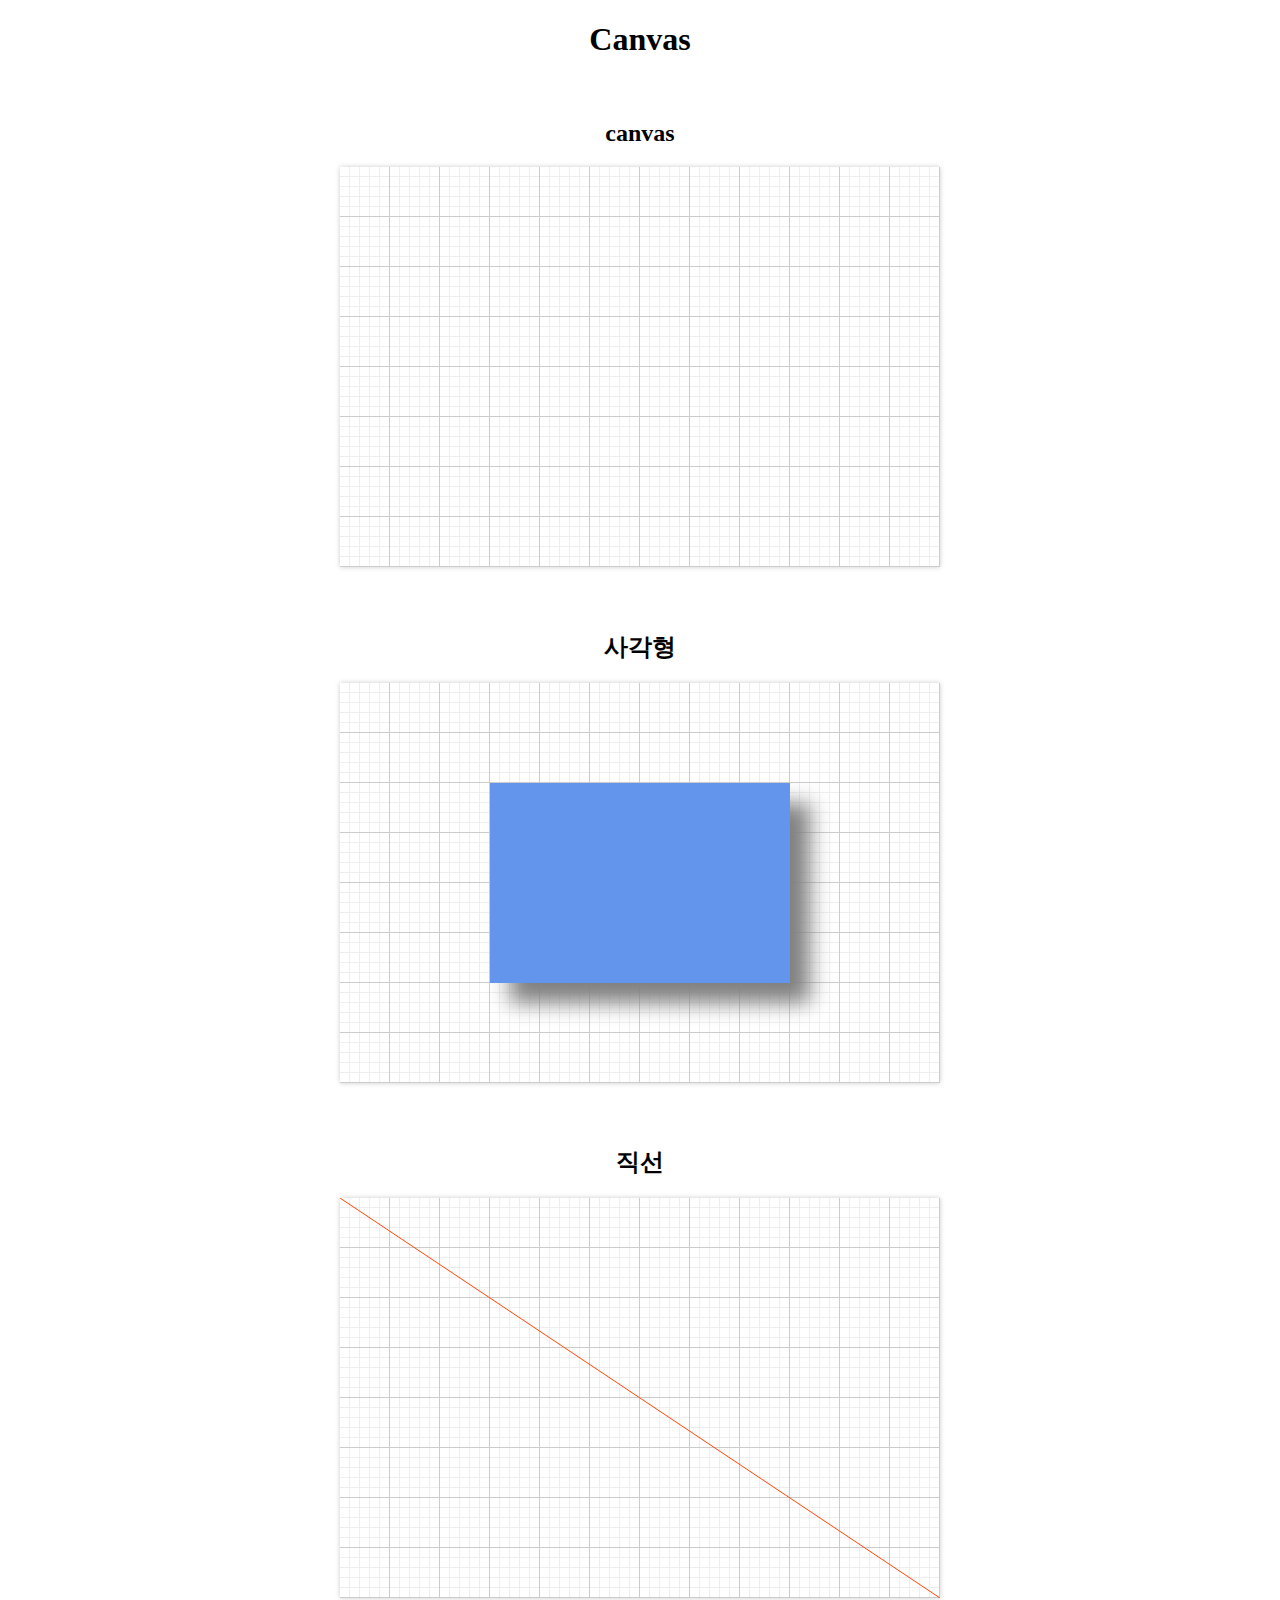
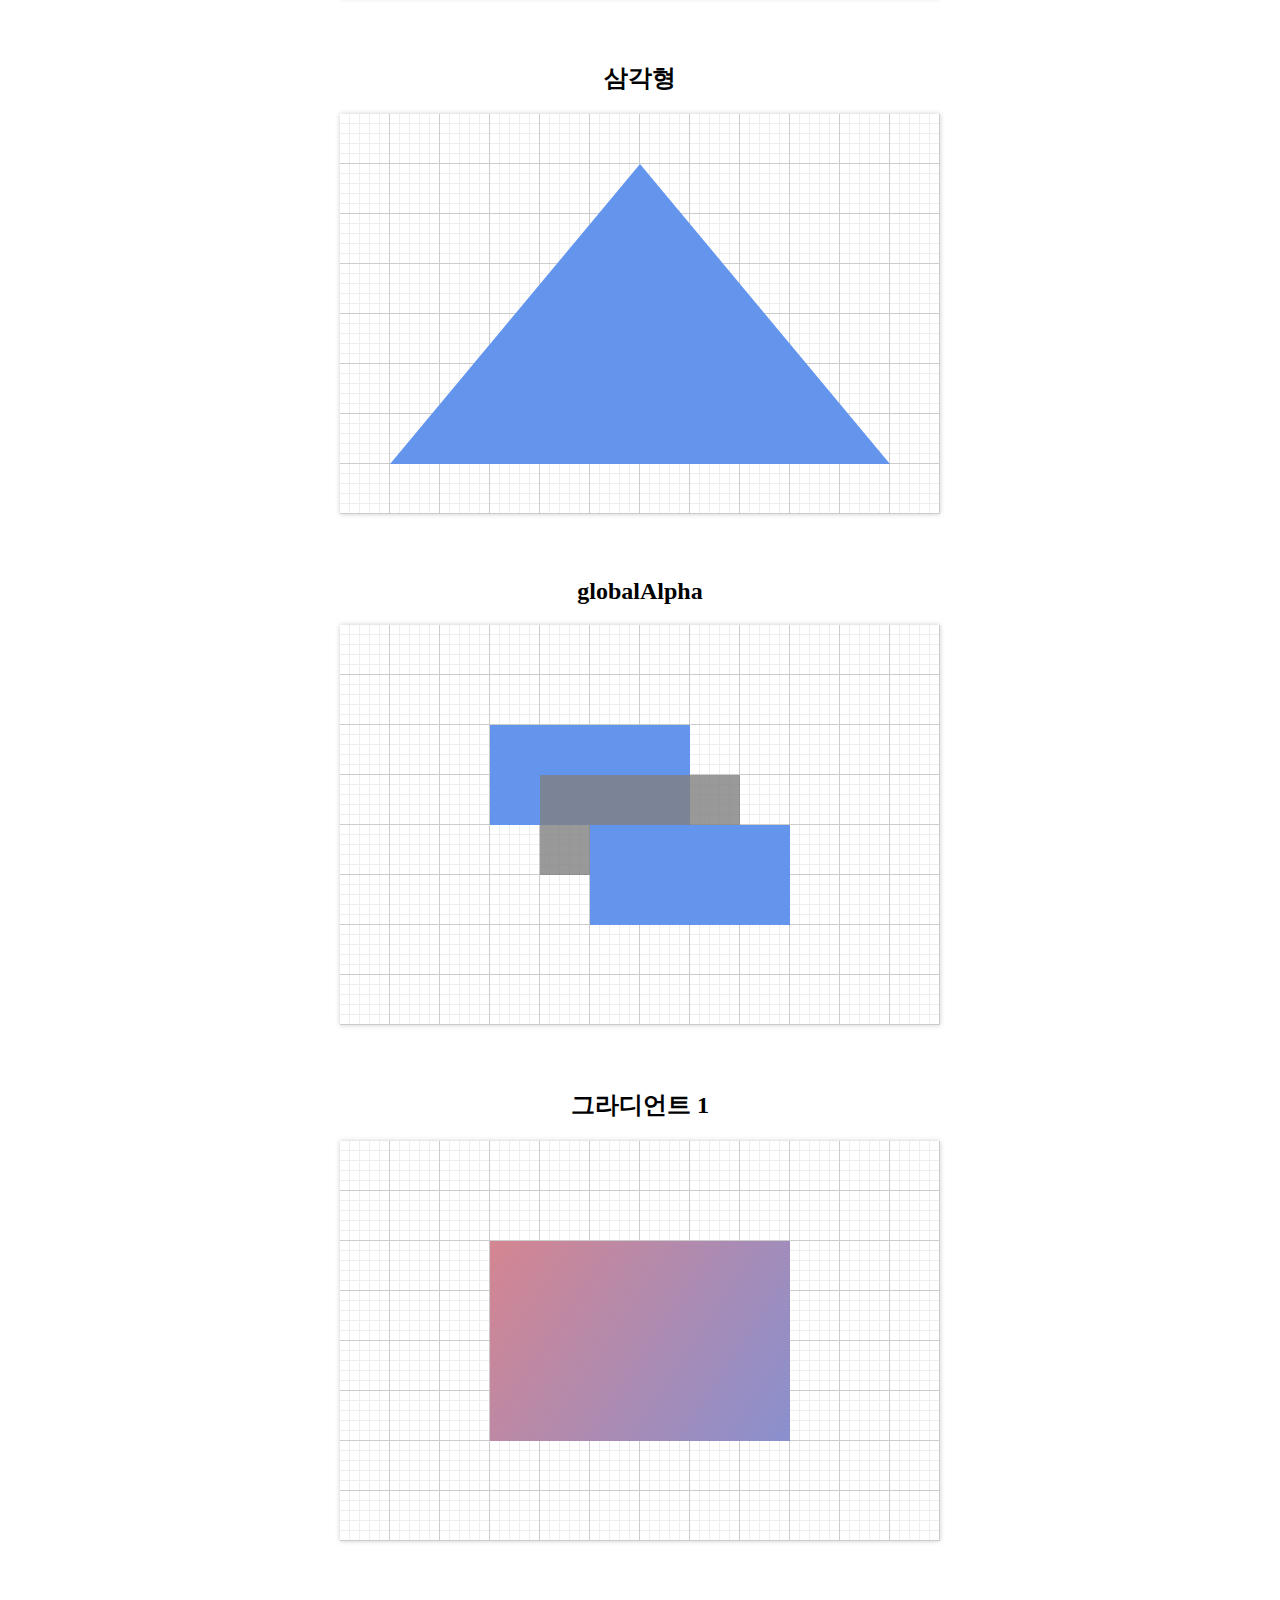
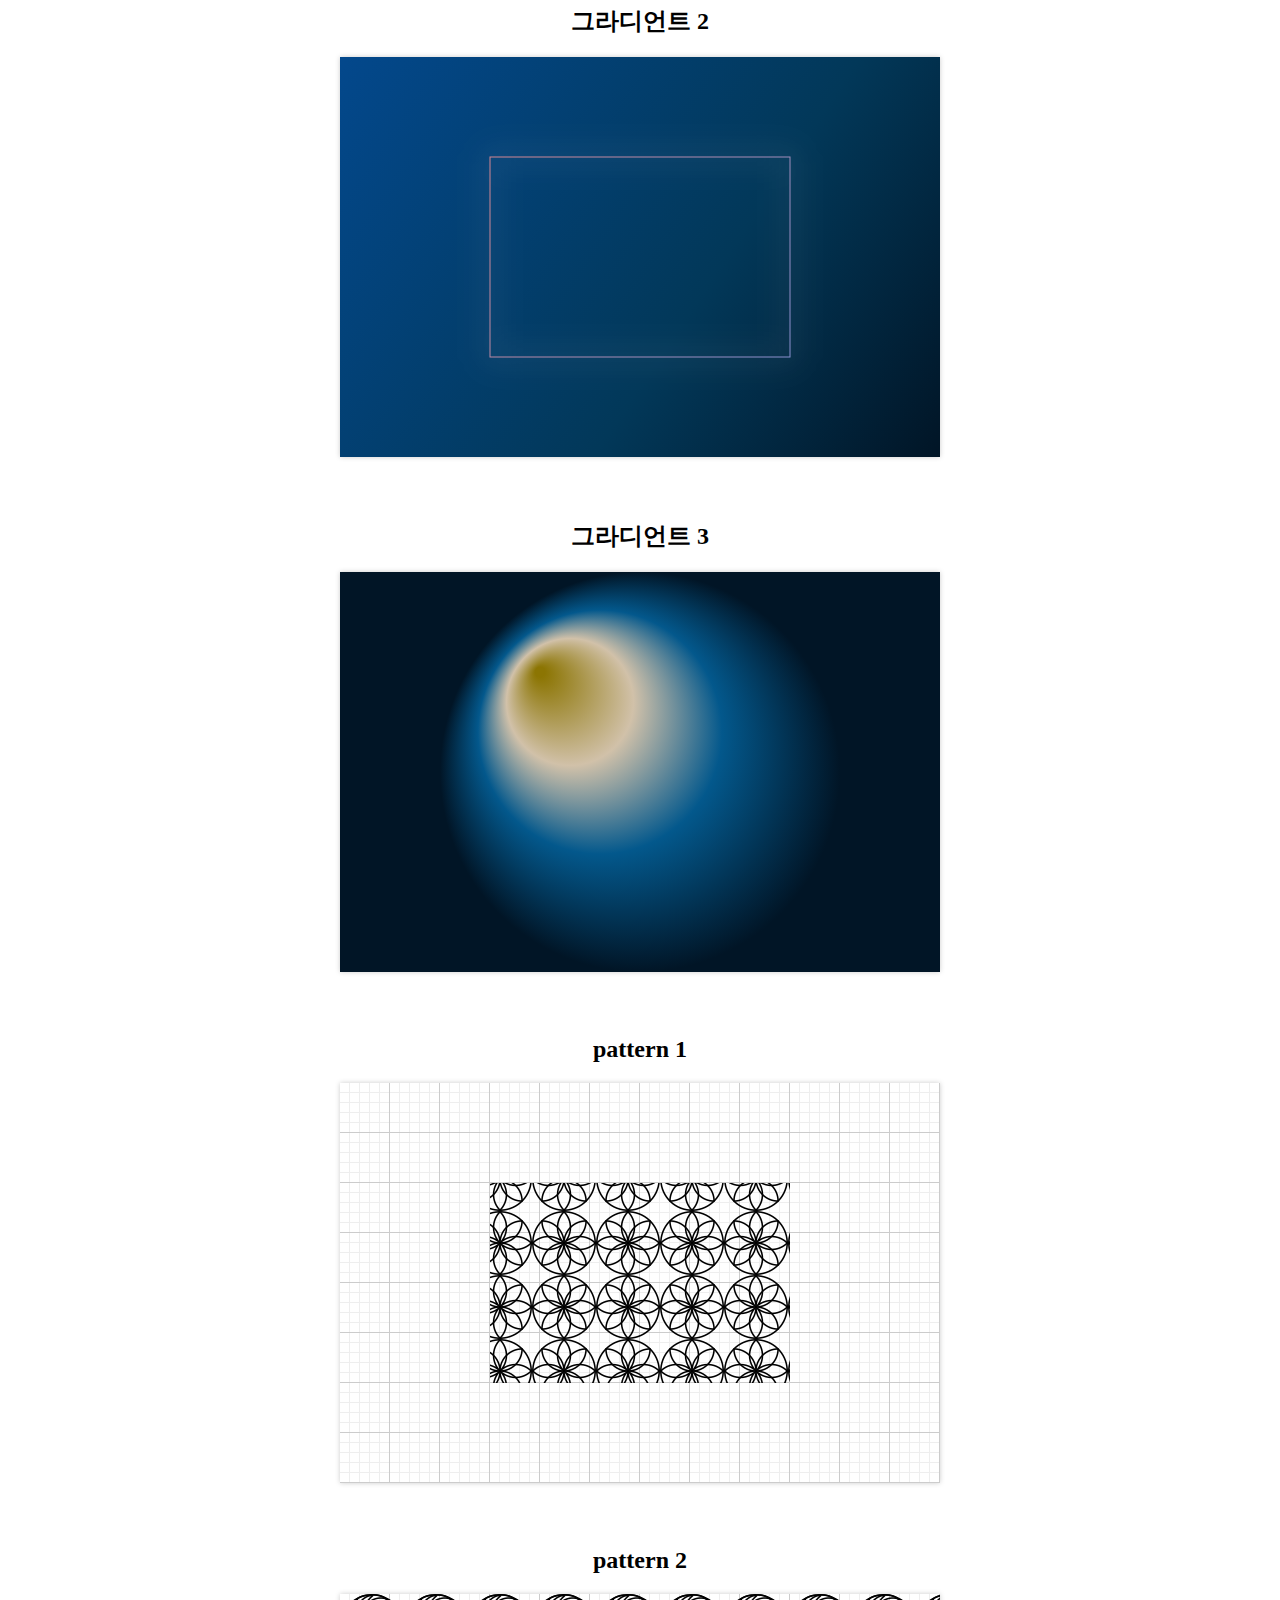
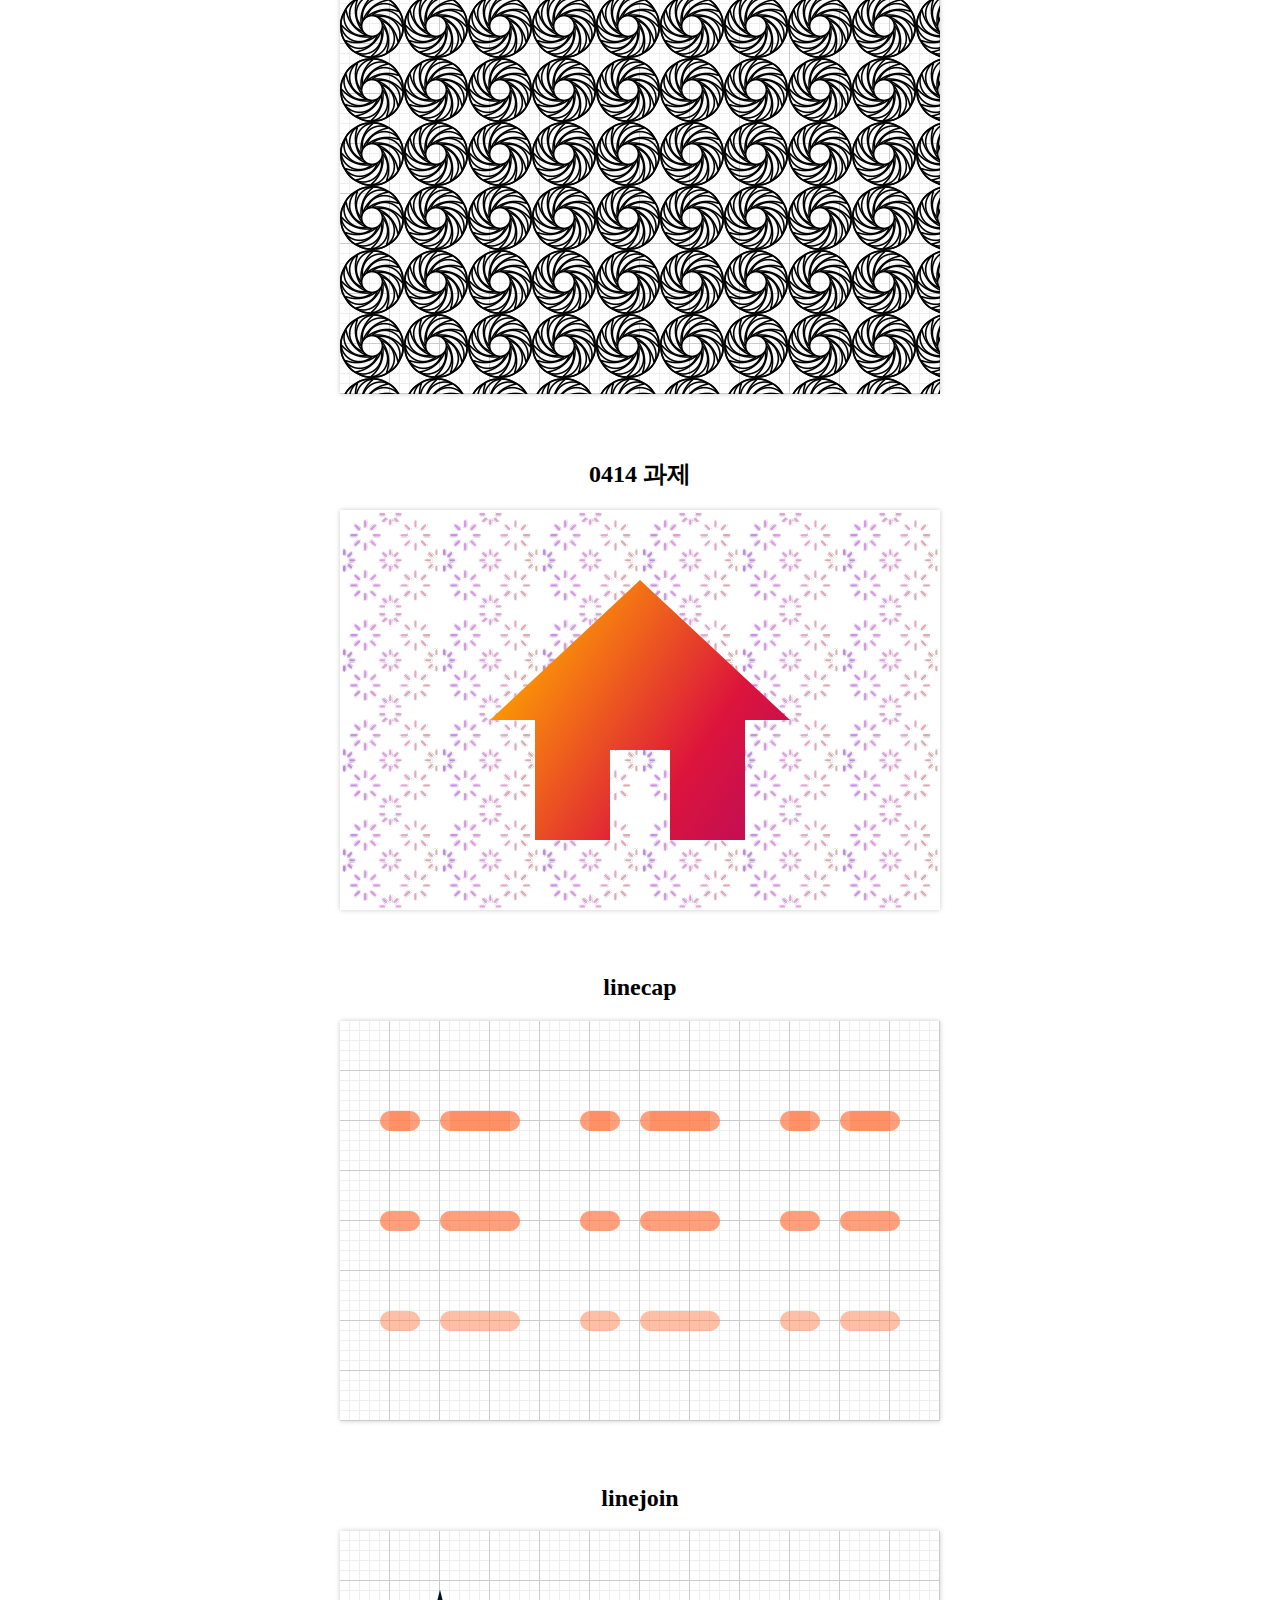
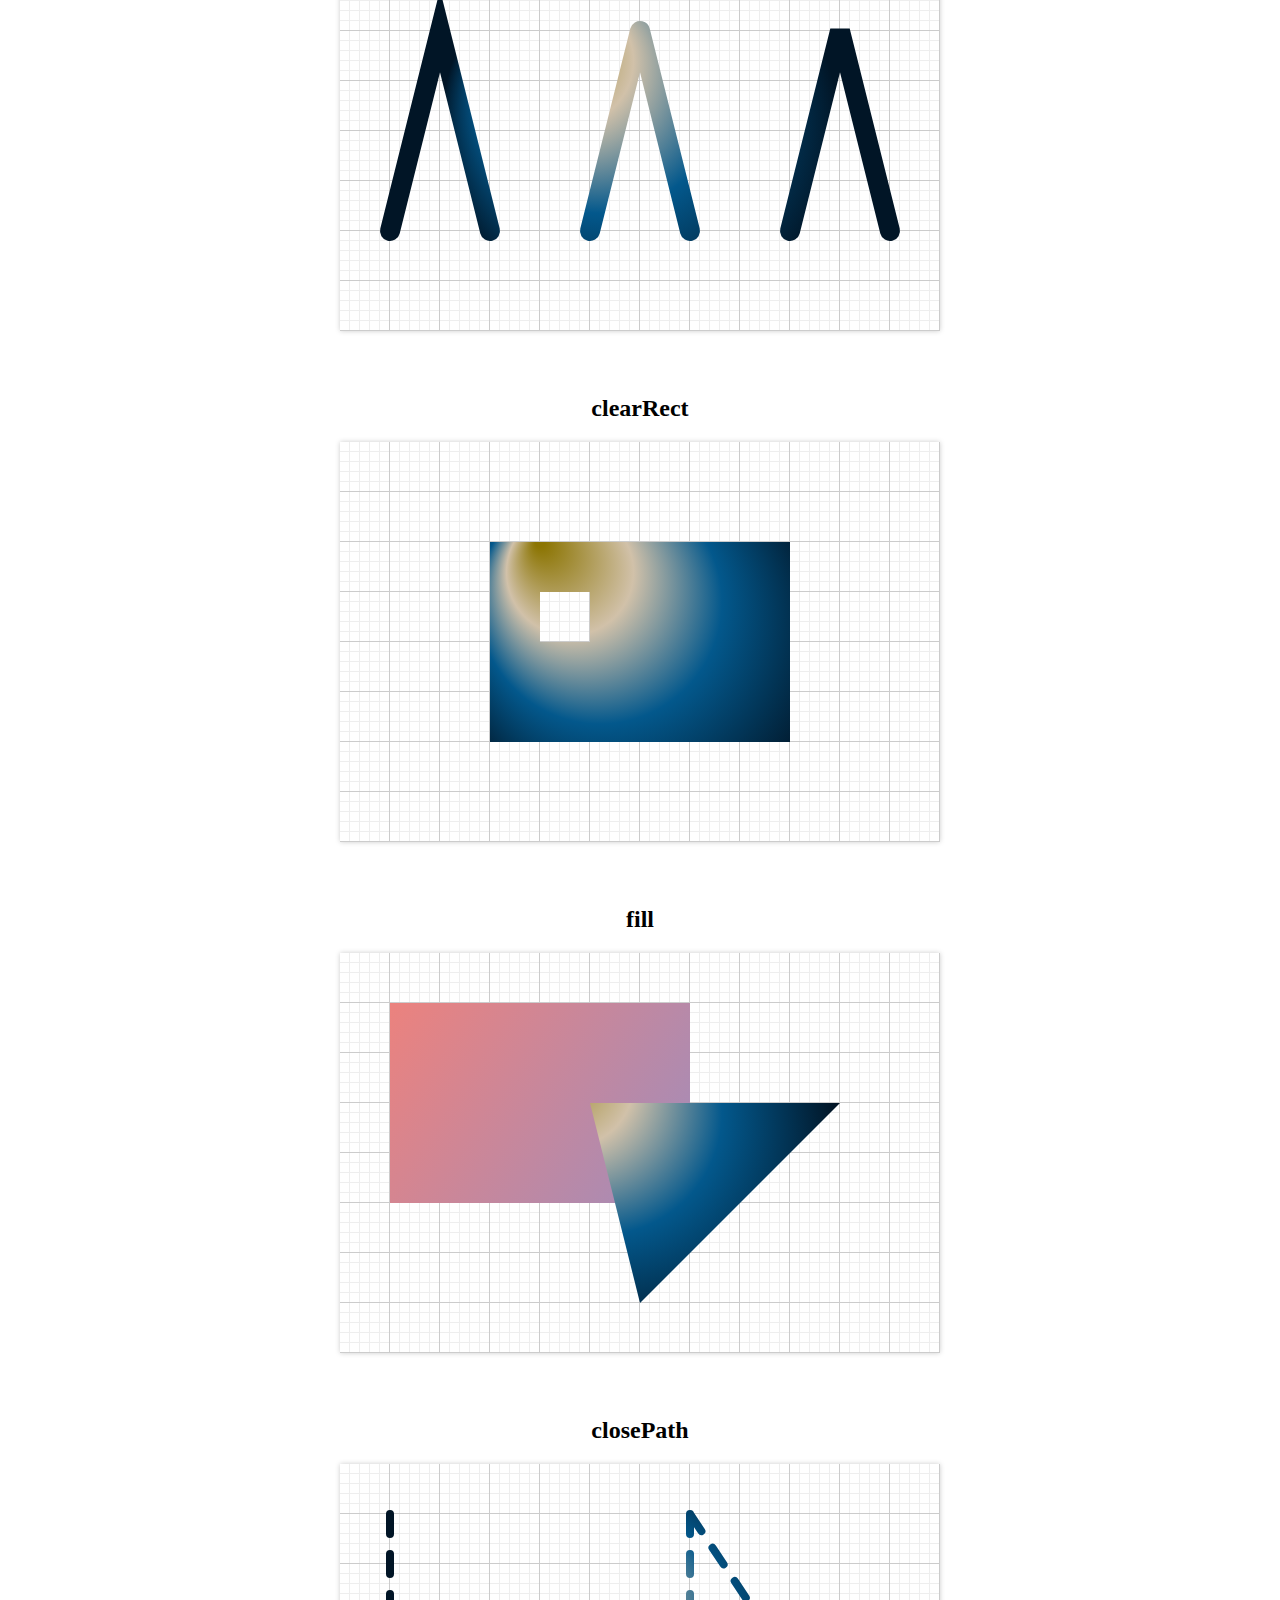
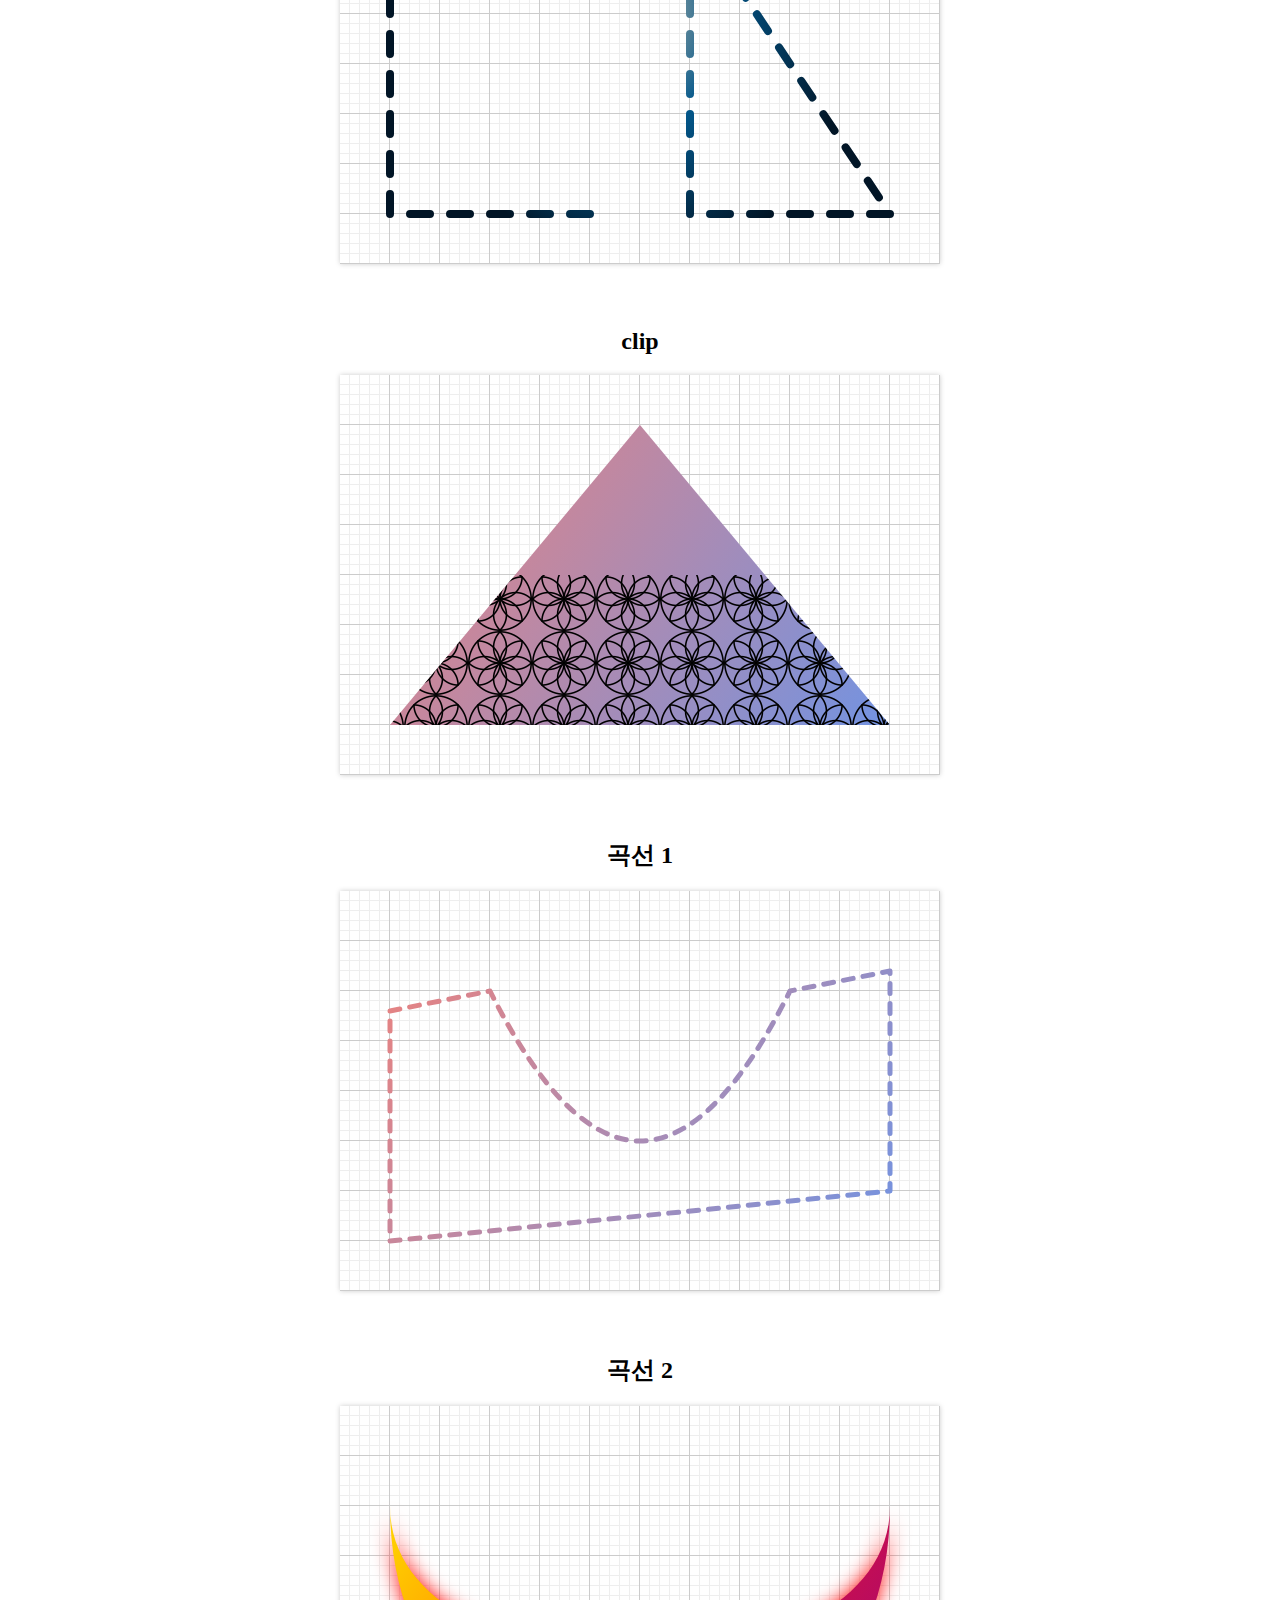
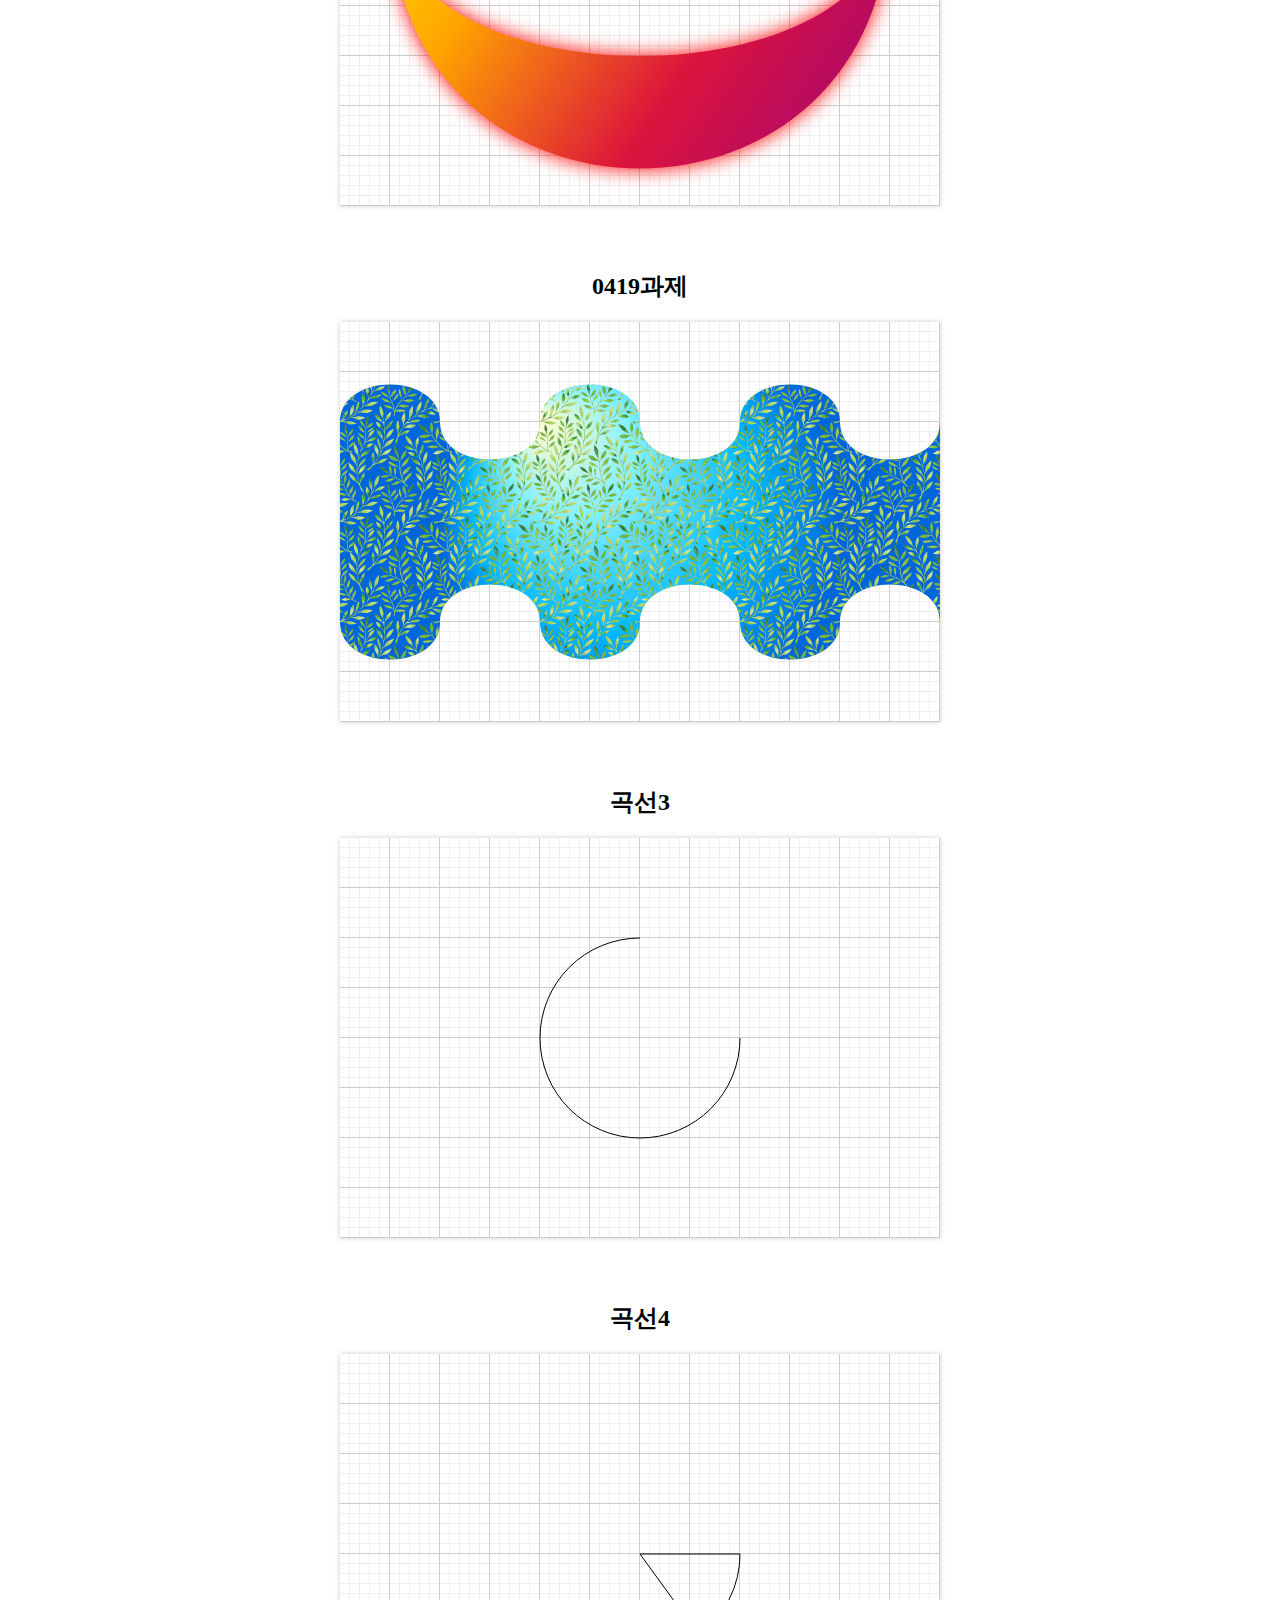
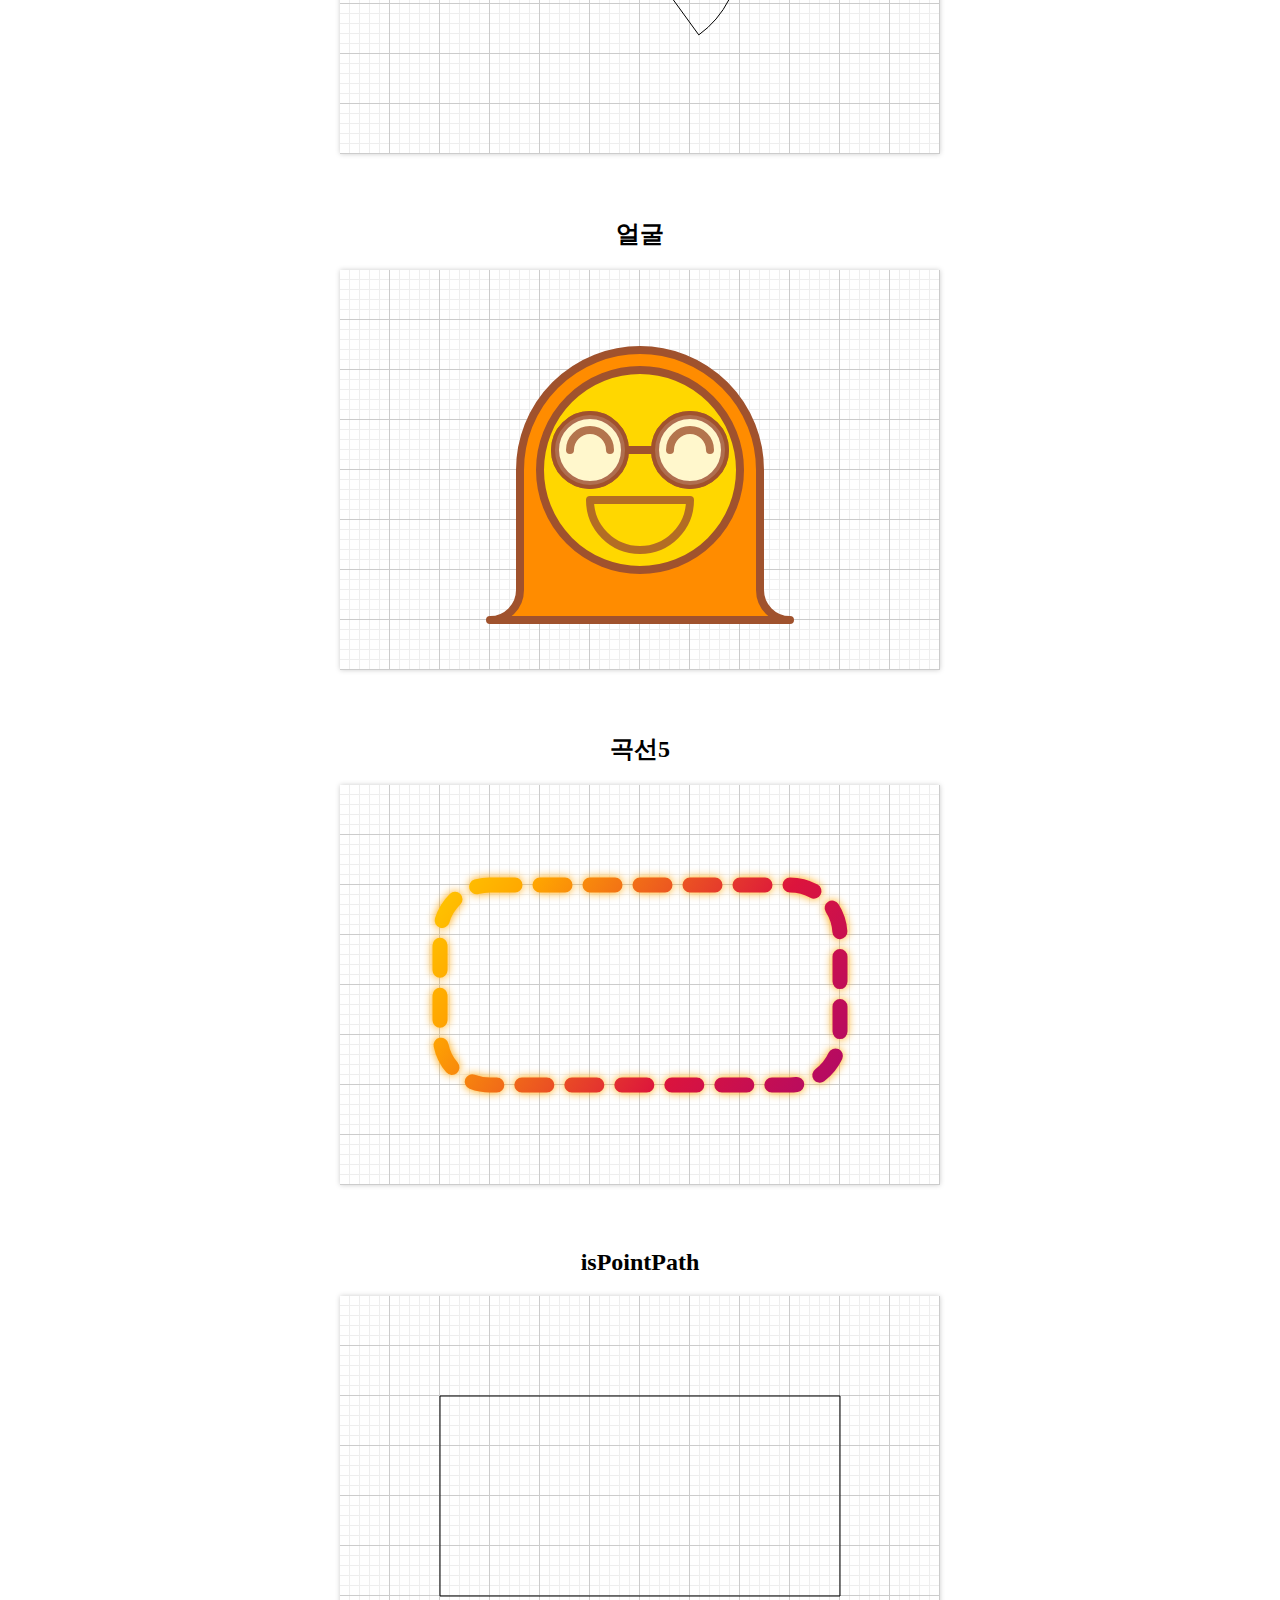
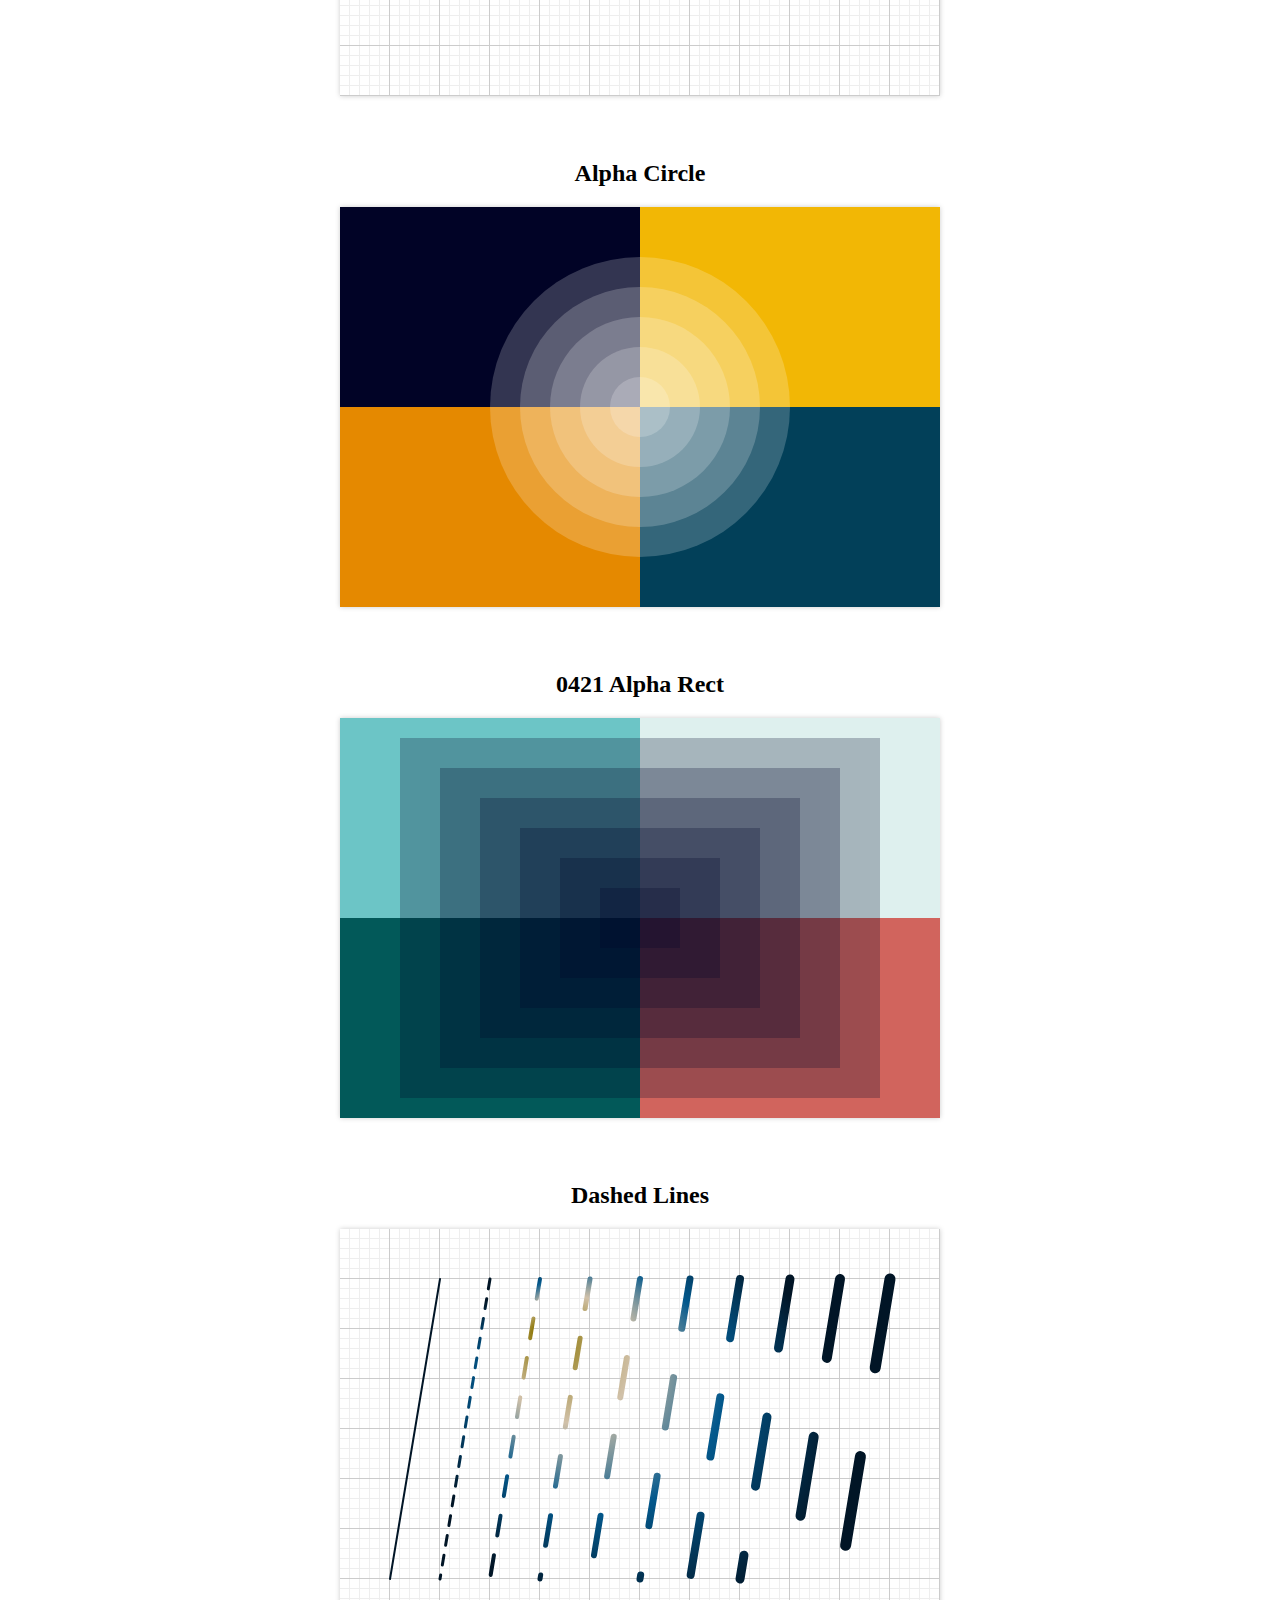
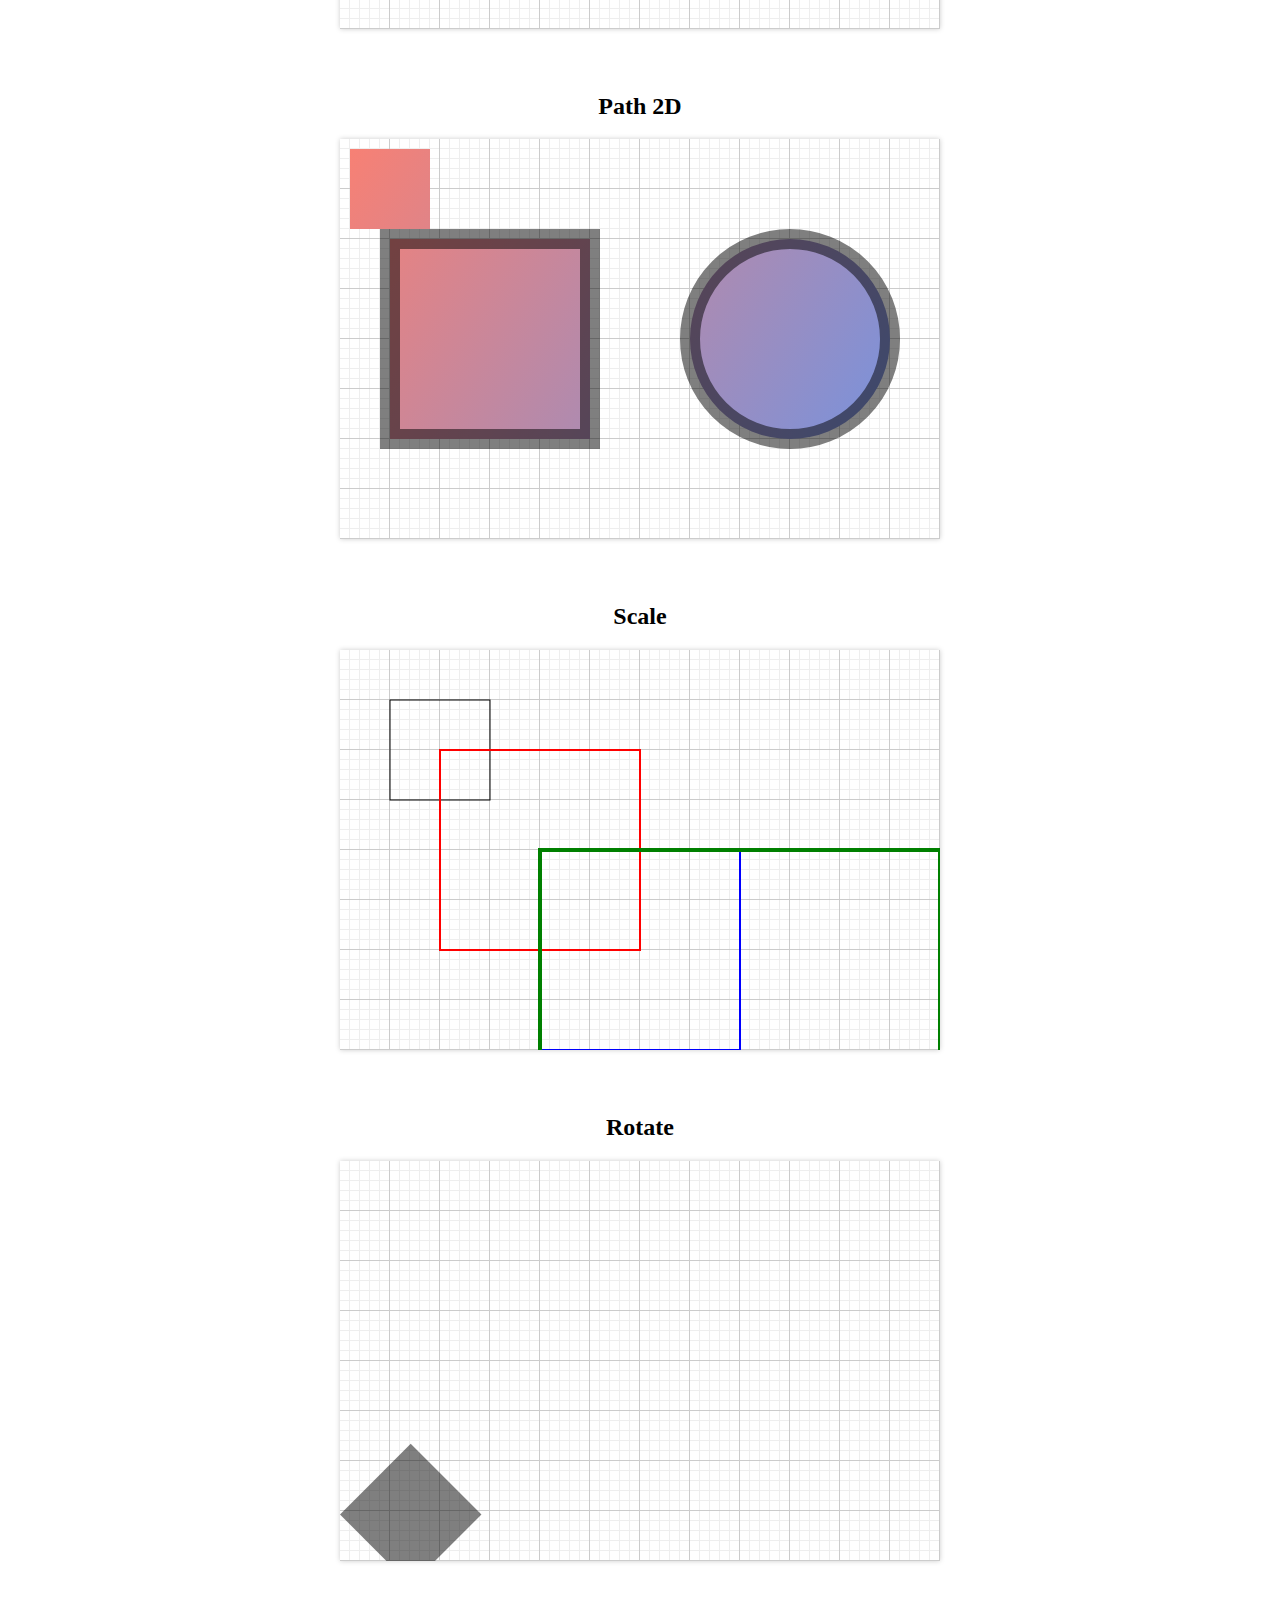
==== Canvas.html @ 60af1d26 "Add files via upload" ====
<!DOCTYPE html>
<html lang="ko">
<head>
    <meta charset="UTF-8">
    <meta http-equiv="X-UA-Compatible" content="IE=edge">
    <meta name="viewport" content="width=device-width, initial-scale=1.0">
    <title>Canvas</title>
    <link rel="stylesheet" href="css/Canvas.css">
    
</head>
<body>
    <h1>Canvas</h1>
    <img src="images/pattern1.png" alt="" id="pat1">
    <img src="images/smile3.png" alt="" id="img1">
    <img src="images/cb62dd42-fbc0-40d7-84e2-e8de37722678.jpeg" alt="" id="img2">
    <section>
        <h2>canvas</h2>
        <canvas width="600" height="400"></canvas>
    </section>
    <section>
        <h2>사각형</h2>
        <canvas id="canvas1" width="600" height="400"></canvas>
    </section>
    <section>
        <h2>직선</h2>
        <canvas id="canvas2" width="600" height="400"></canvas>
    </section>
    <section>
        <h2>삼각형</h2>
        <canvas id="canvas3" width="600" height="400"></canvas>
    </section>
    <section>
        <h2>globalAlpha</h2>
        <canvas id="canvas4" width="600" height="400"></canvas>
    </section>
    <section>
        <h2>그라디언트 1</h2>
        <canvas id="canvas5" width="600" height="400"></canvas>
    </section>
    <section>
        <h2>그라디언트 2</h2>
        <canvas id="canvas6" width="600" height="400"></canvas>
    </section>
    <section>
        <h2>그라디언트 3</h2>
        <canvas id="canvas7" width="600" height="400"></canvas>
    </section>
    <section>
        <h2>pattern 1</h2>
        <canvas id="canvas8" width="600" height="400"></canvas>
    </section>
    <section>
        <h2>pattern 2</h2>
        <canvas id="canvas9" width="600" height="400"></canvas>
    </section>
    <section>
        <h2>0414 과제</h2>
        <canvas id="canvas10" width="600" height="400"></canvas>
    </section>
    <section>
        <h2>linecap</h2>
        <canvas id="canvas11" width="600" height="400"></canvas>
    </section>
    <section>
        <h2>linejoin</h2>
        <canvas id="canvas12" width="600" height="400"></canvas>
    </section>
    <section>
        <h2>clearRect</h2>
        <canvas id="canvas13" width="600" height="400"></canvas>
    </section>
    <section>
        <h2>fill</h2>
        <canvas id="canvas14" width="600" height="400"></canvas>
    </section>
    <section>
        <h2>closePath</h2>
        <canvas id="canvas15" width="600" height="400"></canvas>
    </section>
    <section>
        <h2>clip</h2>
        <canvas id="canvas16" width="600" height="400"></canvas>
    </section>
    <section>
        <h2>곡선 1</h2>
        <canvas id="canvas17" width="600" height="400"></canvas>
    </section>
    <section>
        <h2>곡선 2</h2>
        <canvas id="canvas18" width="600" height="400"></canvas>
    </section>
    <section>
        <h2>0419과제</h2>
        <canvas id="canvas19" width="600" height="400"></canvas>
    </section>
    <section>
        <h2>곡선3</h2>
        <canvas id="canvas20" width="600" height="400"></canvas>
    </section>
    <section>
        <h2>곡선4</h2>
        <canvas id="canvas21" width="600" height="400"></canvas>
    </section>
    <section>
        <h2>얼굴</h2>
        <canvas id="canvas22" width="600" height="400"></canvas>
    </section>
    <section>
        <h2>곡선5</h2>
        <canvas id="canvas23" width="600" height="400"></canvas>
    </section>
    <section>
        <h2>isPointPath</h2>
        <canvas id="canvas24" width="600" height="400"></canvas>
    </section>
    <section>
        <h2>Alpha Circle</h2>
        <canvas id="canvas25" width="600" height="400"></canvas>
    </section>
    <section>
        <h2>0421 Alpha Rect </h2>
        <canvas id="canvas26" width="600" height="400"></canvas>
    </section>
    <section>
        <h2>Dashed Lines</h2>
        <canvas id="canvas27" width="600" height="400"></canvas>
    </section>
    <section>
        <h2>Path 2D</h2>
        <canvas id="canvas28" width="600" height="400"></canvas>
    </section>
    <section>
        <h2>Scale</h2>
        <canvas id="canvas29" width="600" height="400"></canvas>
    </section>
    <section>
        <h2>Rotate</h2>
        <canvas id="canvas30" width="600" height="400"></canvas>
    </section>
    <section>
        <h2>Translate</h2>
        <canvas id="canvas31" width="600" height="400"></canvas>
    </section>
    <section>
        <h2>save + restore</h2>
        <canvas id="canvas32" width="600" height="400"></canvas>
    </section>
    <section>
        <h2>transform + translate</h2>
        <canvas id="canvas33" width="600" height="400"></canvas>
    </section>
    <section>
        <h2>Rect Tiles</h2>
        <canvas id="canvas34" width="600" height="400"></canvas>
    </section>
    <section>
        <h2>Circle Tiles</h2>
        <canvas id="canvas35" width="600" height="400"></canvas>
    </section>
    <section>
        <h2>텍스트 1</h2>
        <canvas id="canvas36" width="600" height="400"></canvas>
    </section>
    <section>
        <h2>텍스트 2</h2>
        <canvas id="canvas37" width="600" height="400"></canvas>
    </section>
    <section>
        <h2>textAlign</h2>
        <canvas id="canvas38" width="600" height="400"></canvas>
    </section>
    <section>
        <h2>textBaseline</h2>
        <canvas id="canvas39" width="600" height="400"></canvas>
    </section>
    <section>
        <h2>텍스트 3</h2>
        <canvas id="canvas40" width="600" height="400"></canvas>
    </section>
    <section>
        <h2>measureText</h2>
        <canvas id="canvas41" width="600" height="400"></canvas>
    </section>
    <section>
        <h2>이미지 1</h2>
        <canvas id="canvas42" width="600" height="400"></canvas>
    </section>
    <section>
        <h2>이미지 2</h2>
        <canvas id="canvas43" width="600" height="400"></canvas>
    </section>
    <section>
        <h2>이미지 3</h2>
        <canvas id="canvas44" width="600" height="400"></canvas>
    </section>
    <section>
        <h2>이미지 4</h2>
        <canvas id="canvas45" width="600" height="400"></canvas>
    </section>
    <section>
        <h2>이미지 5</h2>
        <canvas id="canvas46" width="600" height="400"></canvas>
    </section>
    <section>
        <h2>ImageData 1</h2>
        <canvas id="canvas47" width="600" height="400"></canvas>
    </section>
    <section>
        <h2>ImageData 2</h2>
        <canvas id="canvas48" width="600" height="400"></canvas>
    </section>
    <section>
        <h2>ImageData 3</h2>
        <canvas id="canvas49" width="600" height="400"></canvas>
    </section>
    <section>
        <h2>ImageData 4</h2>
        <canvas id="canvas50" width="600" height="400"></canvas>
    </section>
    <section>
        <h2>ImageData 5</h2>
        <canvas id="canvas51" width="600" height="400"></canvas>
    </section>
    <!-- 과제 -->    
    <section>
        <h2>0428 과제</h2>
        <canvas id="canvas52" width="600" height="400"></canvas>
    </section>
    <section>
        <h2>ImageData 6</h2>
        <canvas id="canvas53" width="600" height="400"></canvas>
    </section>

    <script src="js/canvas.js"></script>
</body>
</html>
---- css/Canvas.css ----
body{
    text-align: center;
}

section{
    display: inline-block;
    margin: 20px;
}

canvas {
    background: url(../images/grid.gif);
    box-shadow: 0 0 5px #ccc;
}

p {
    font-size: 12px;
    color: #777;
}

#canvas10{
    background: none;
}

img{
    display: none;
}
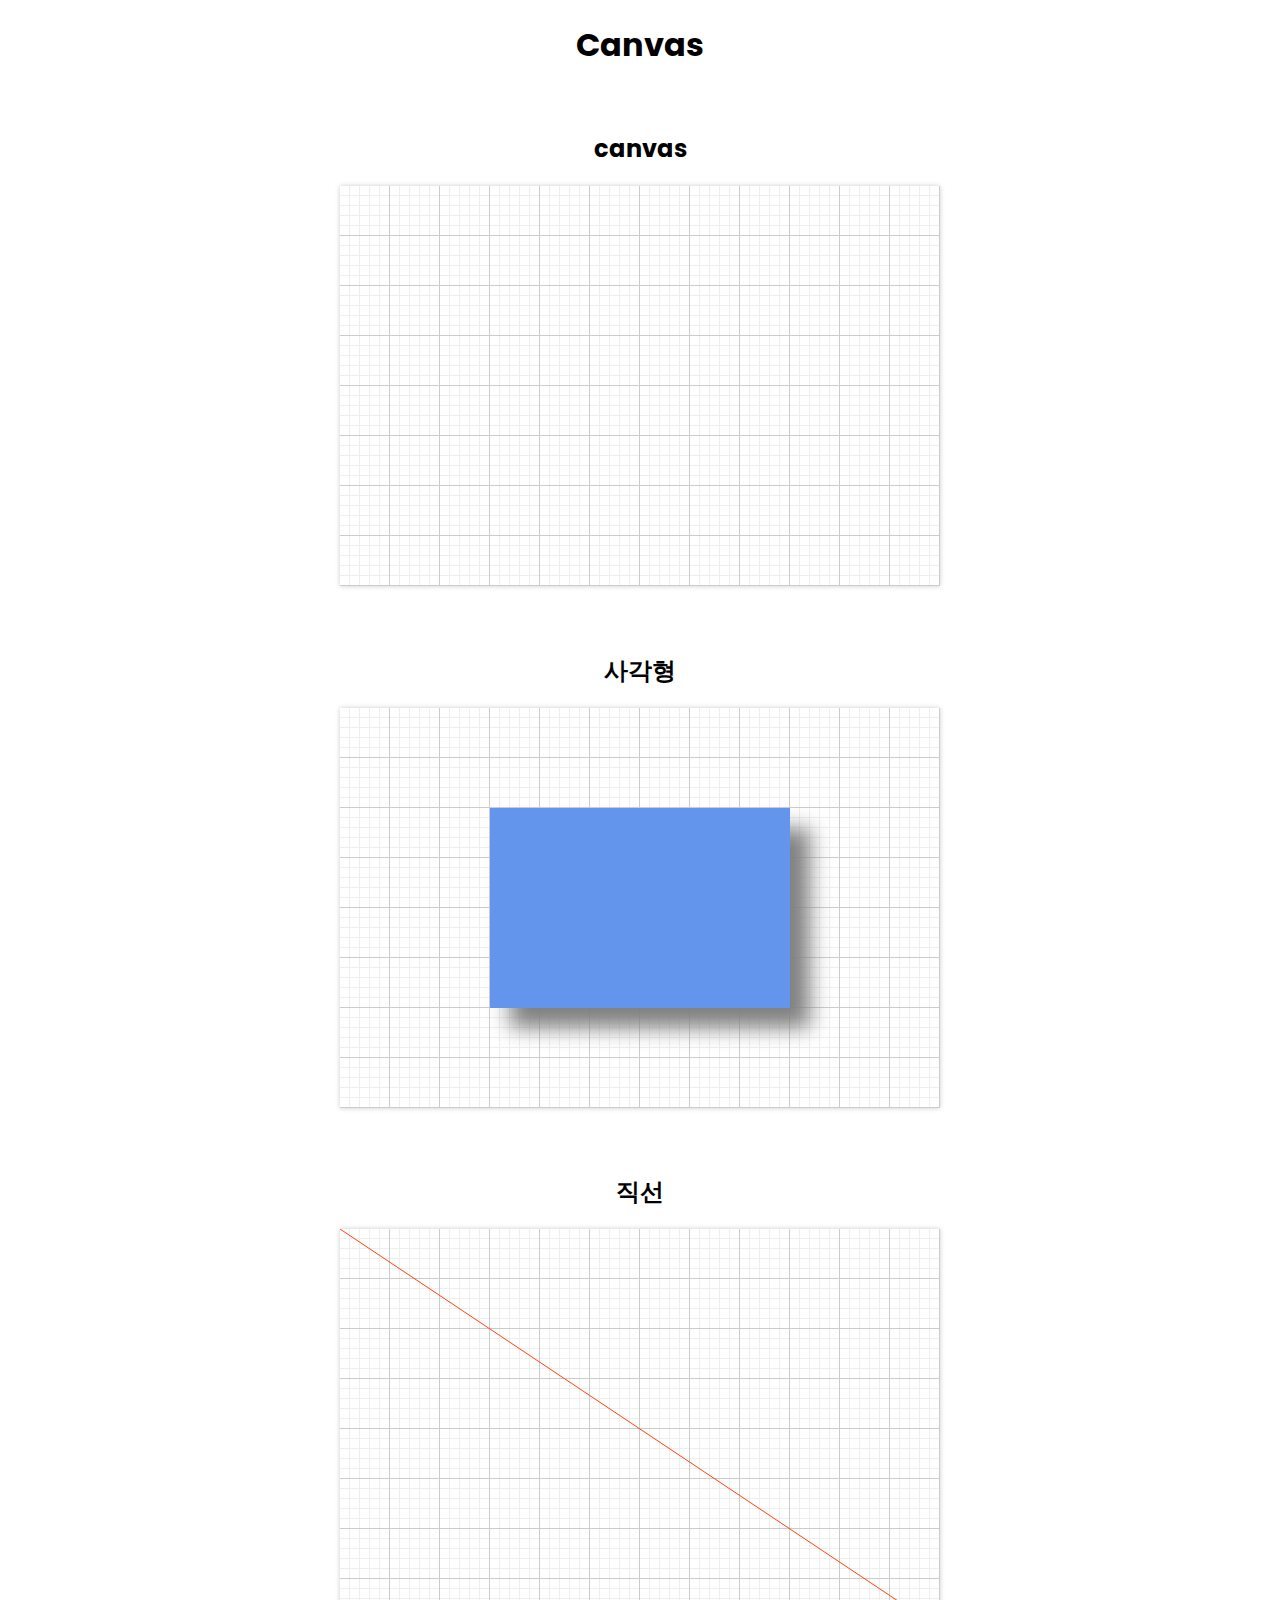
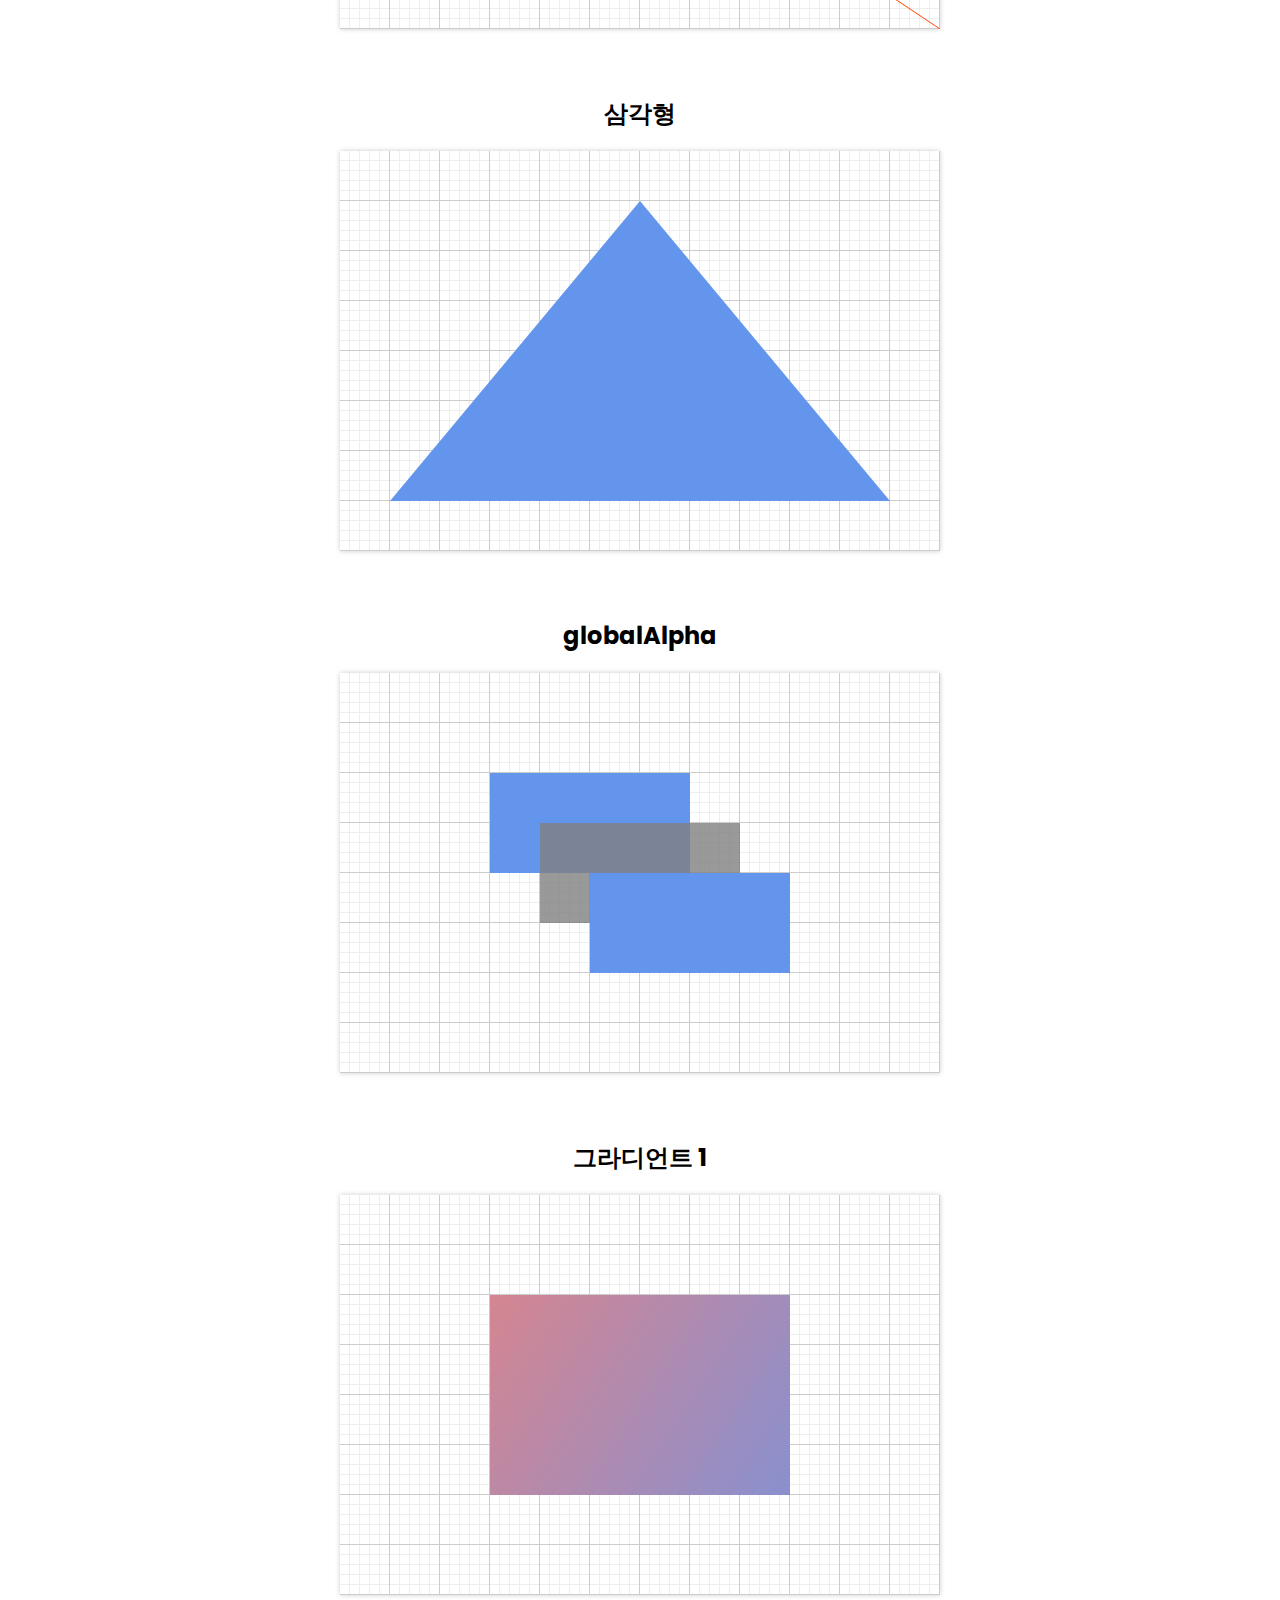
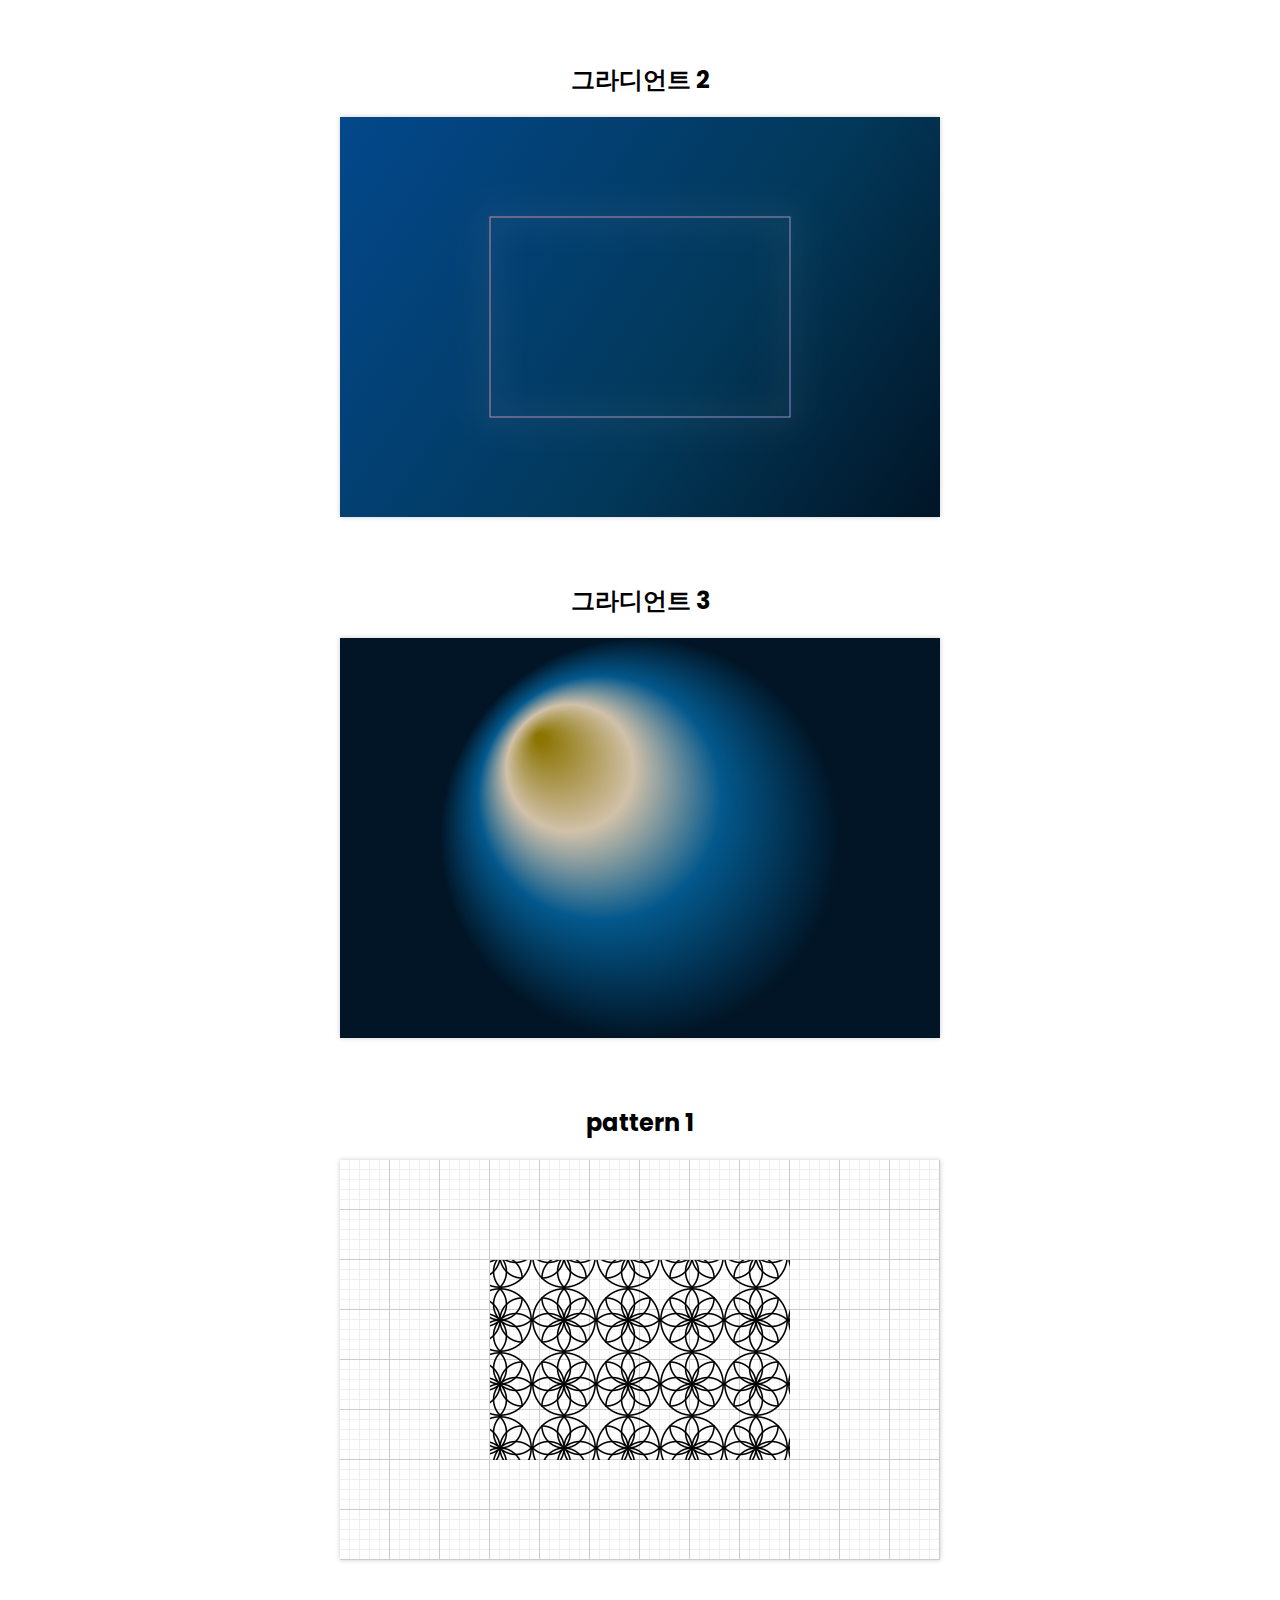
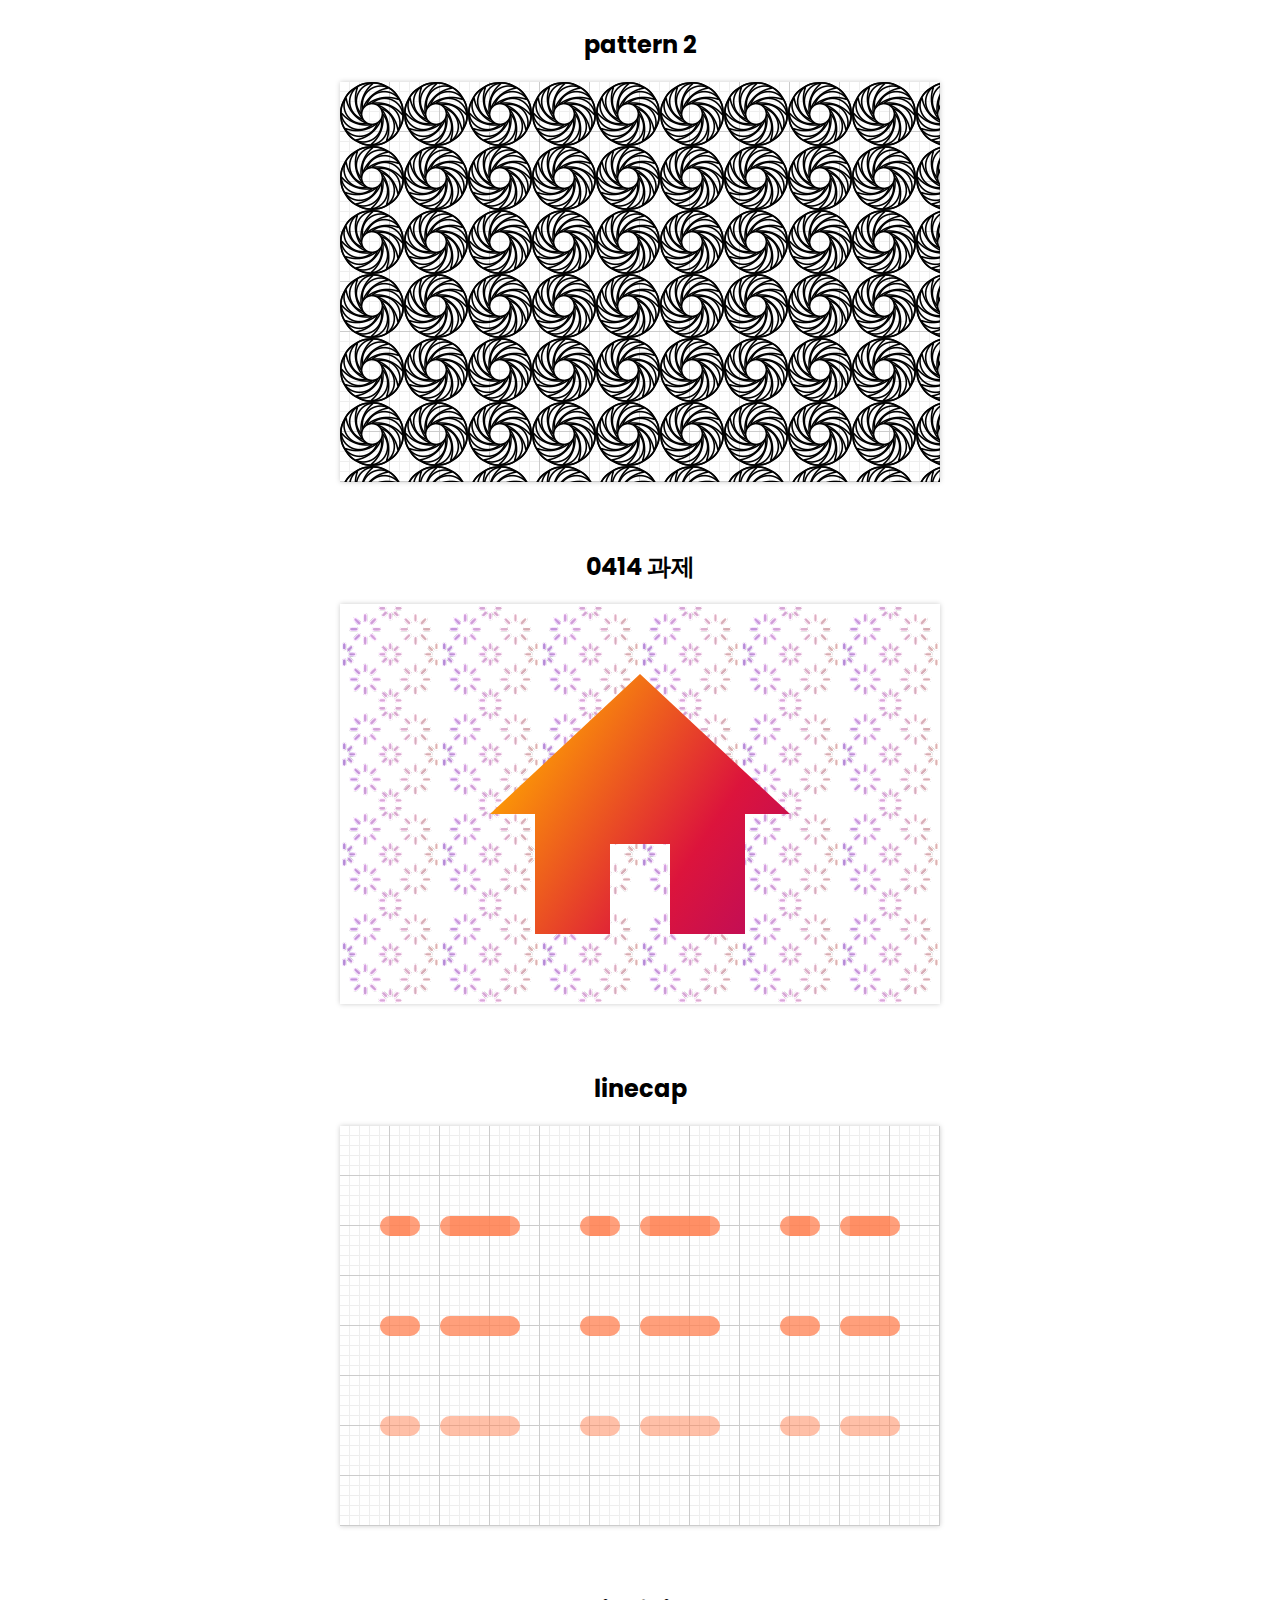
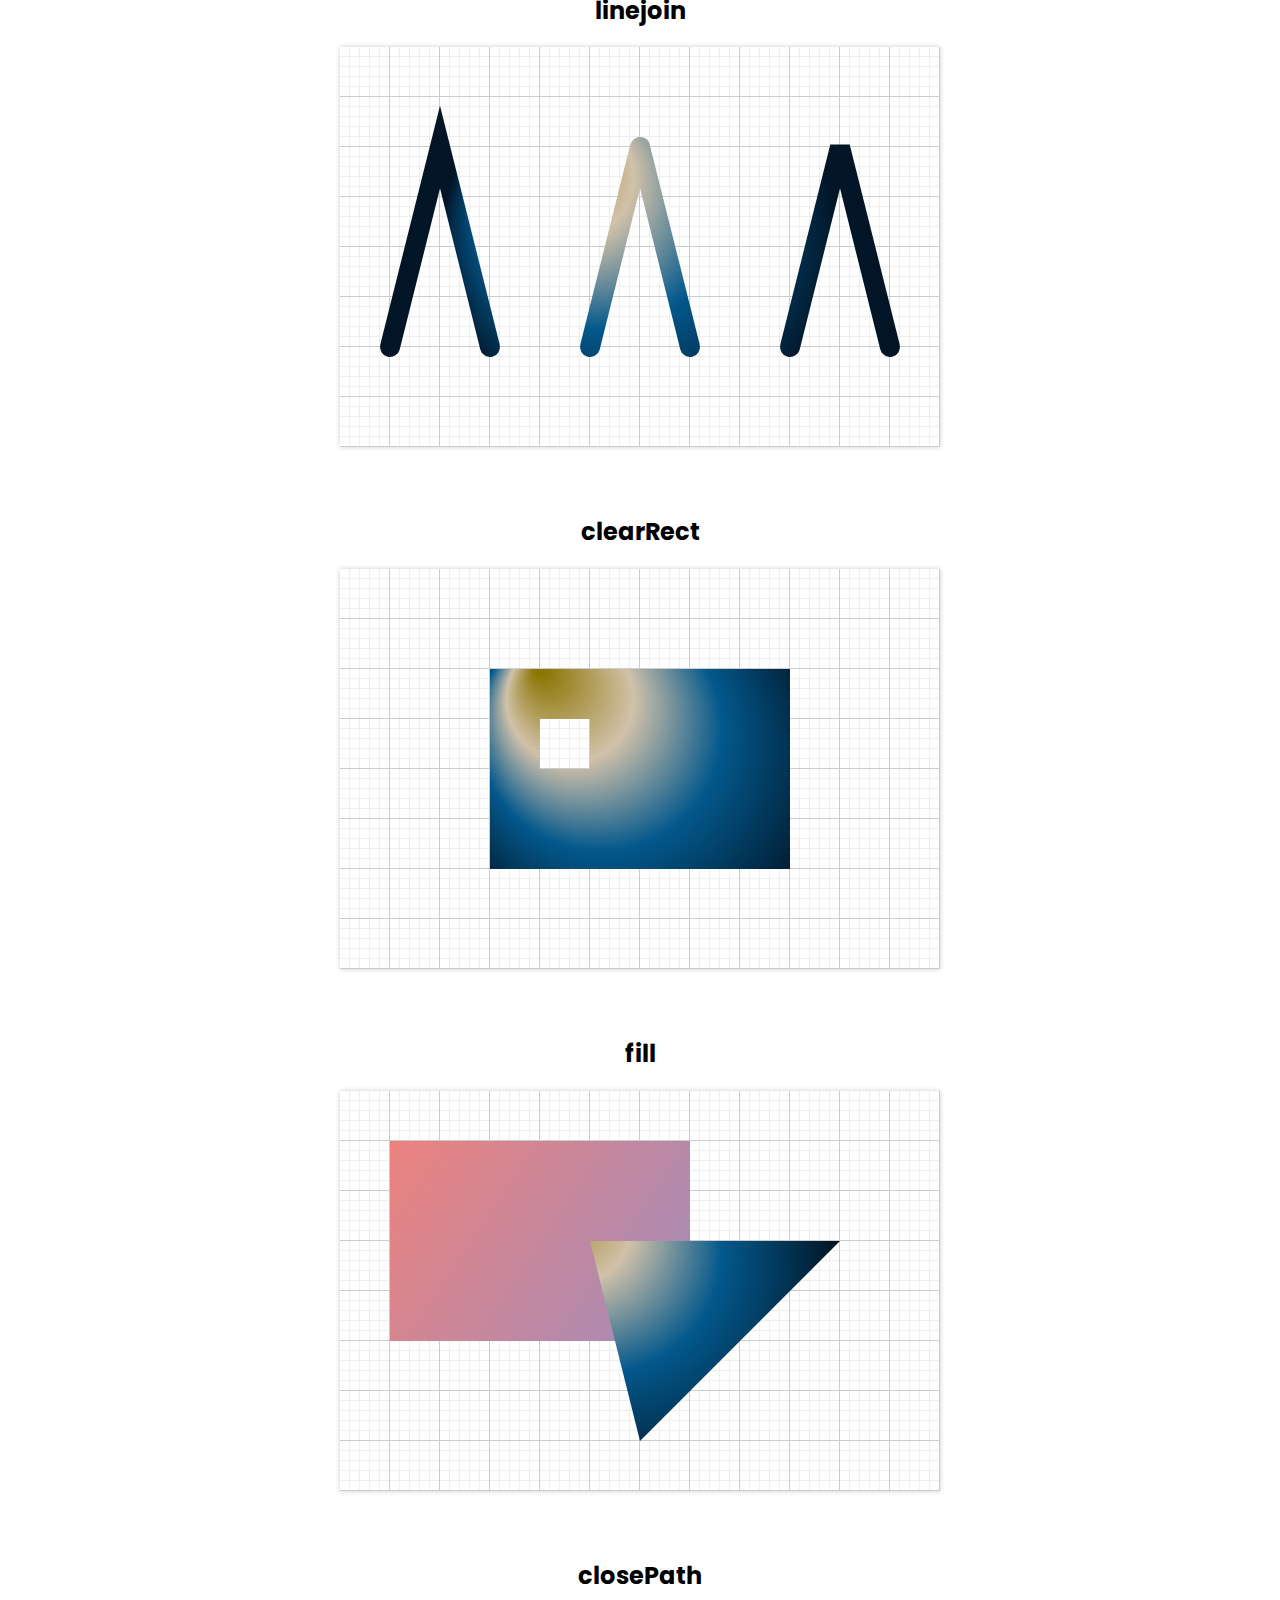
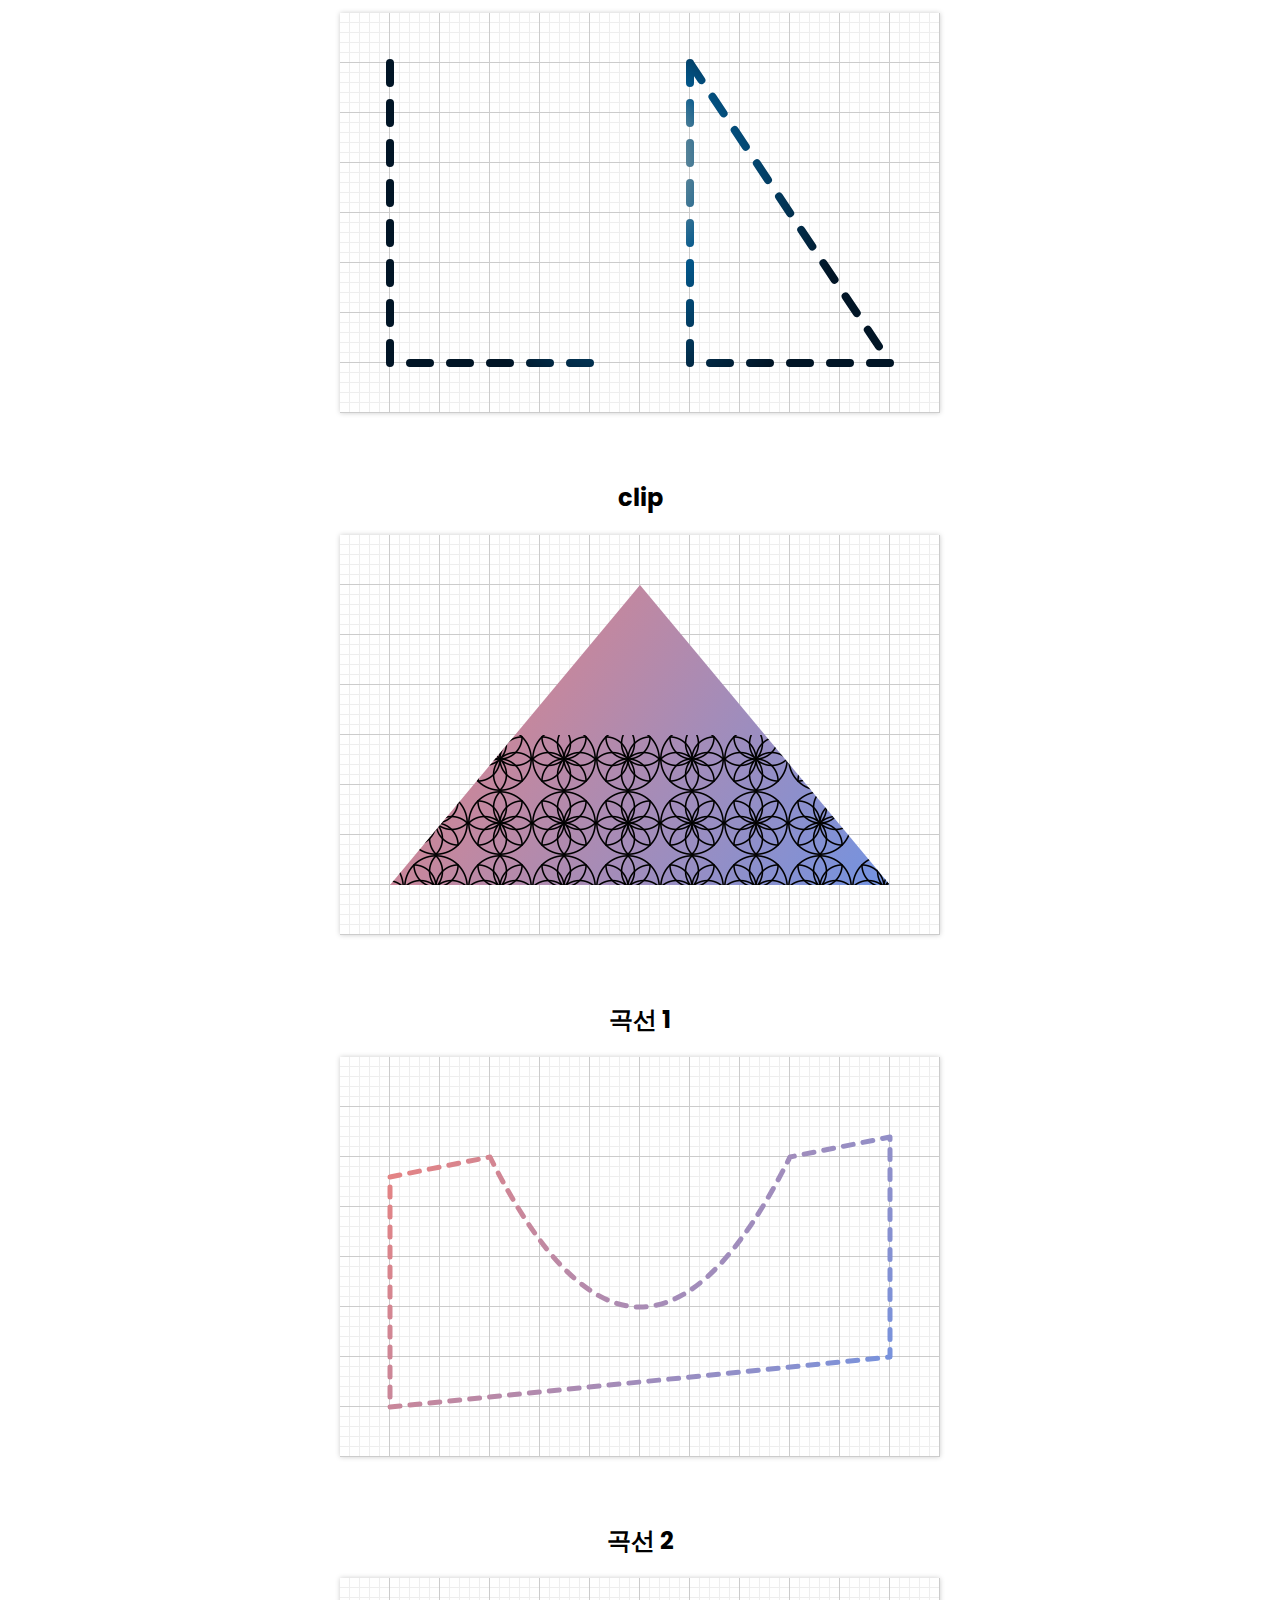
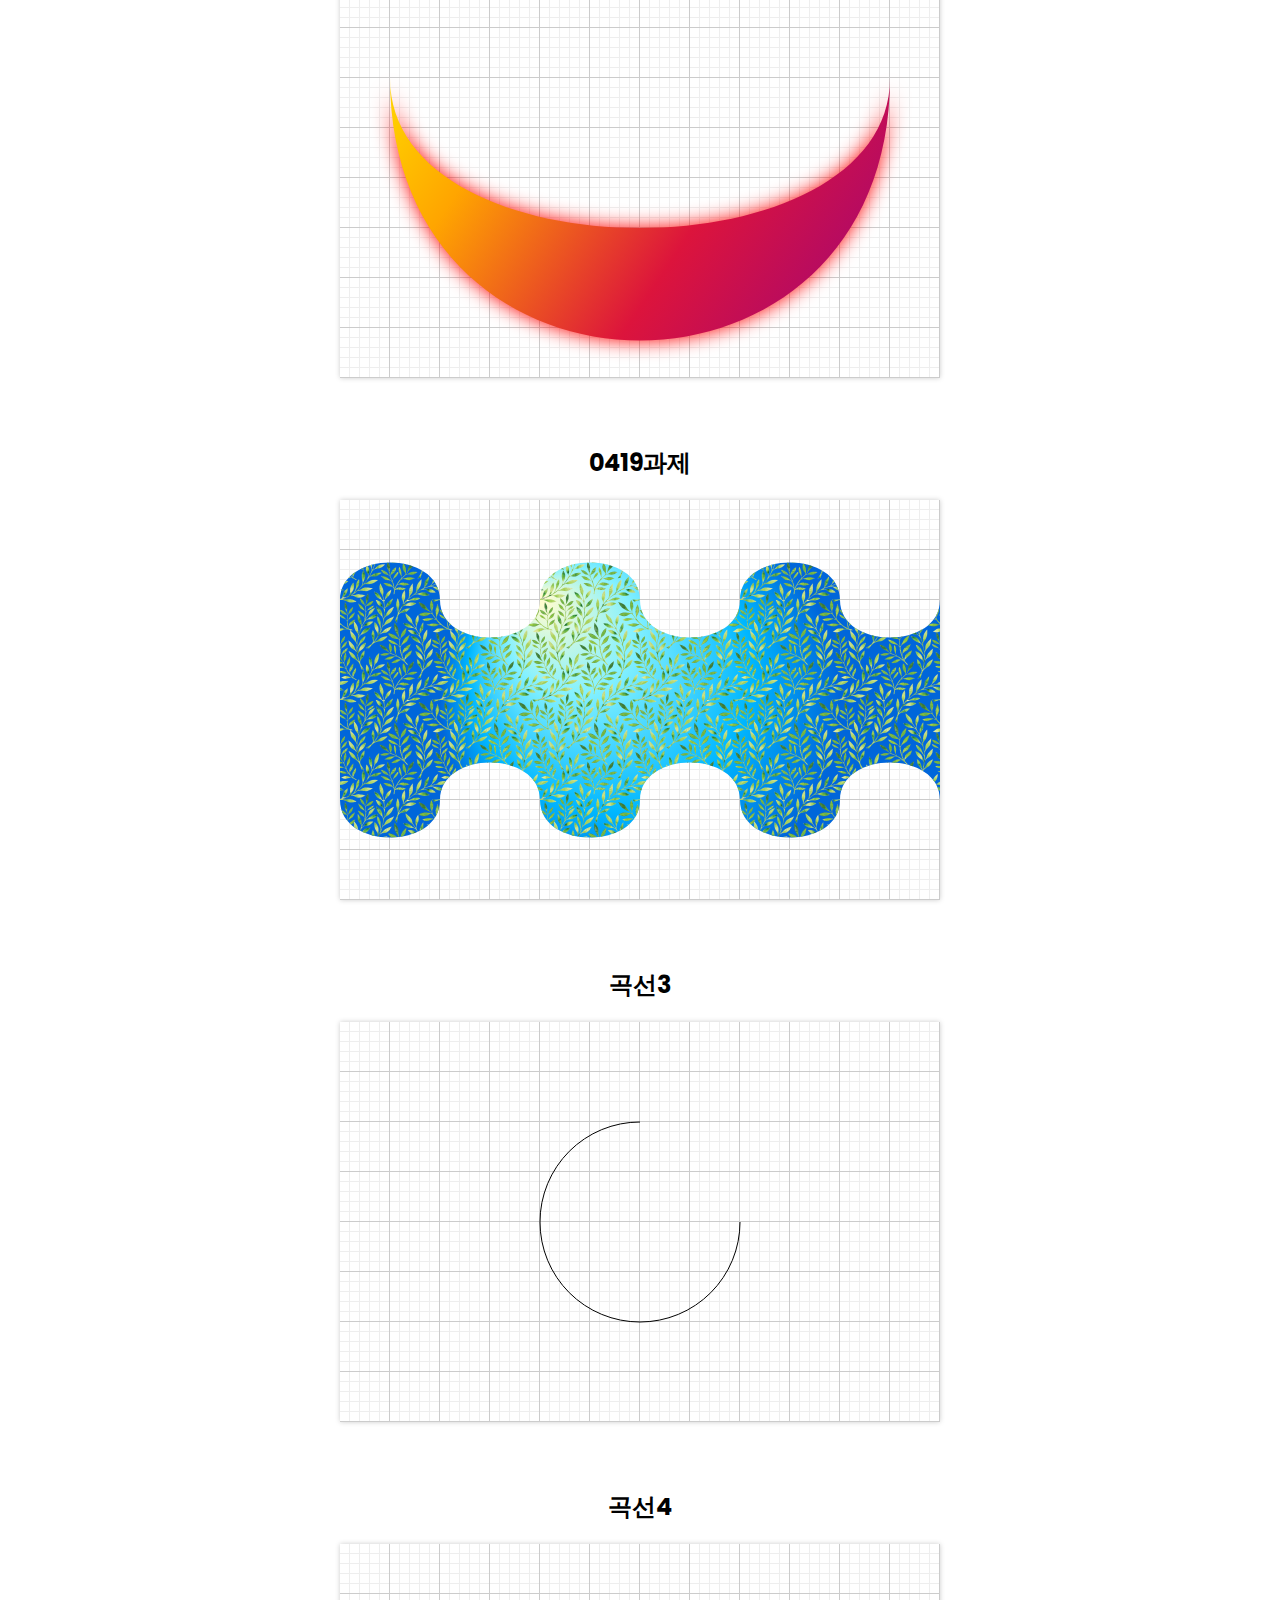
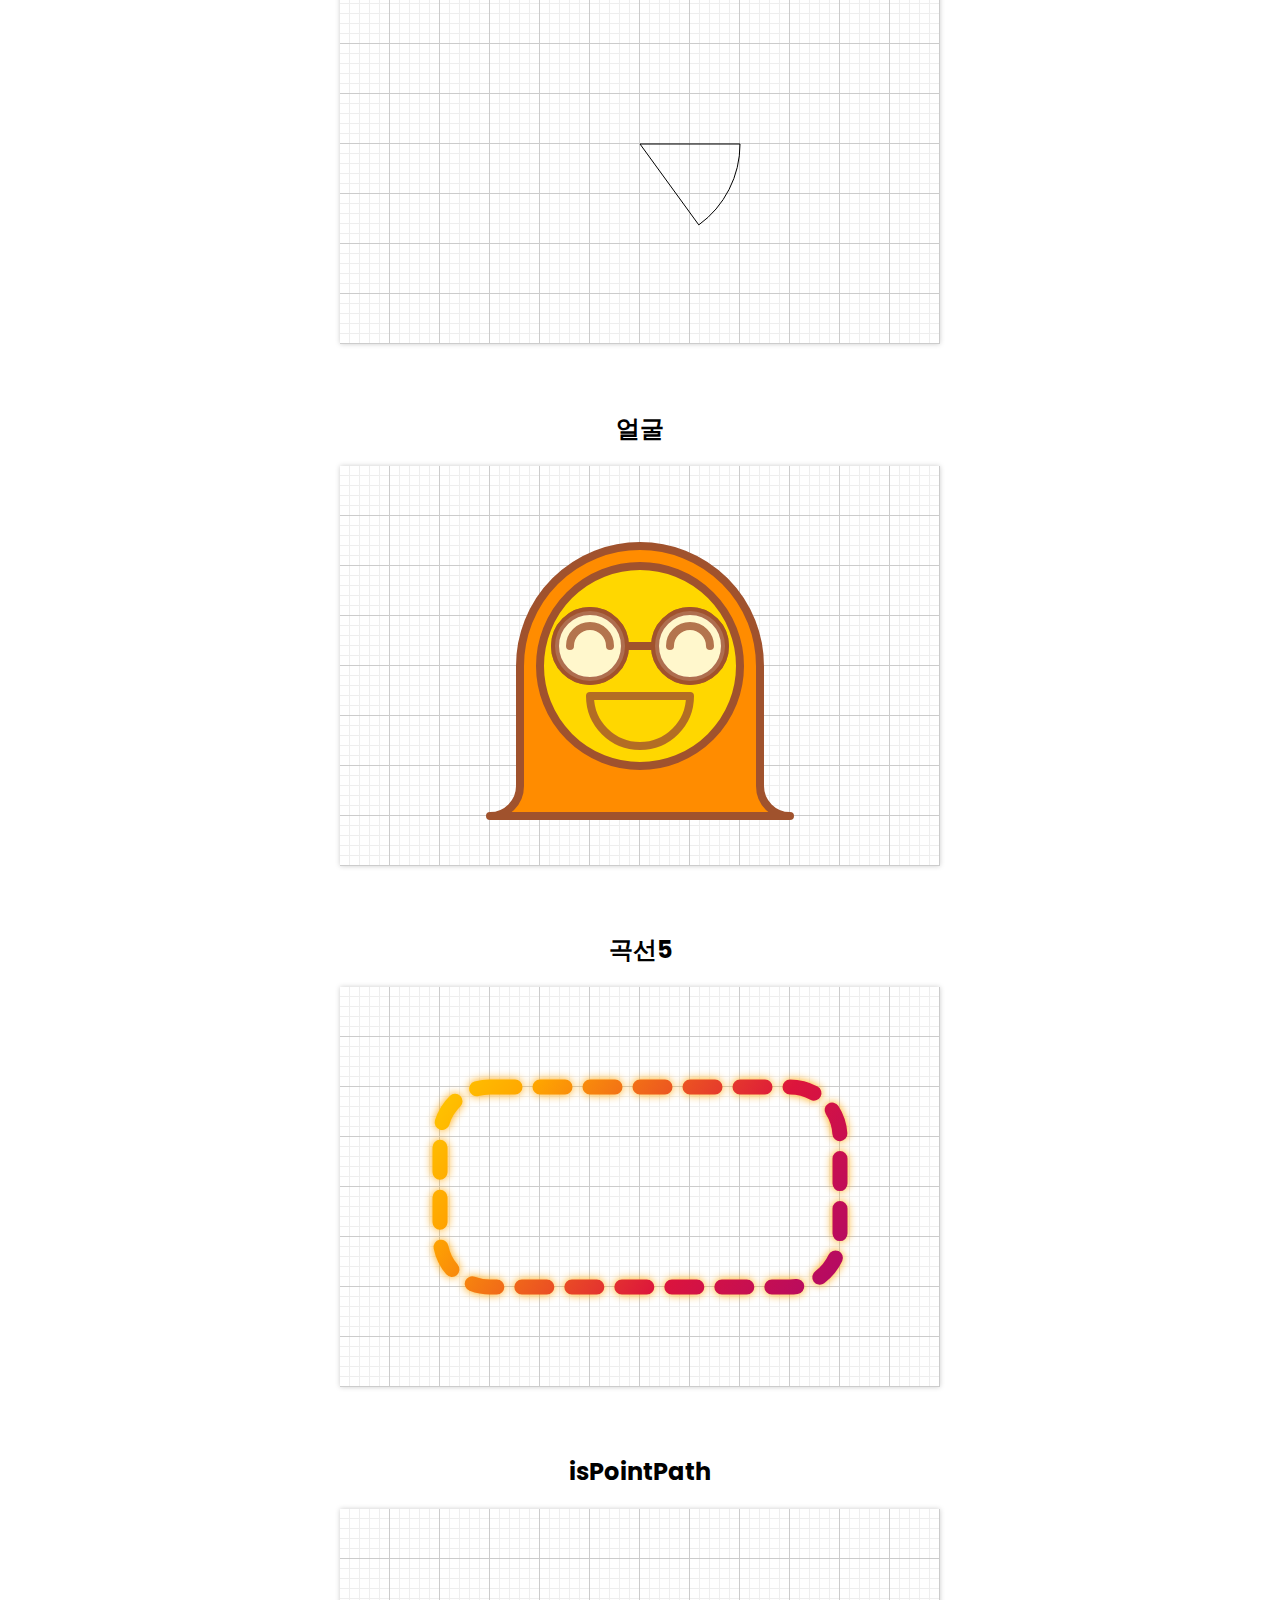
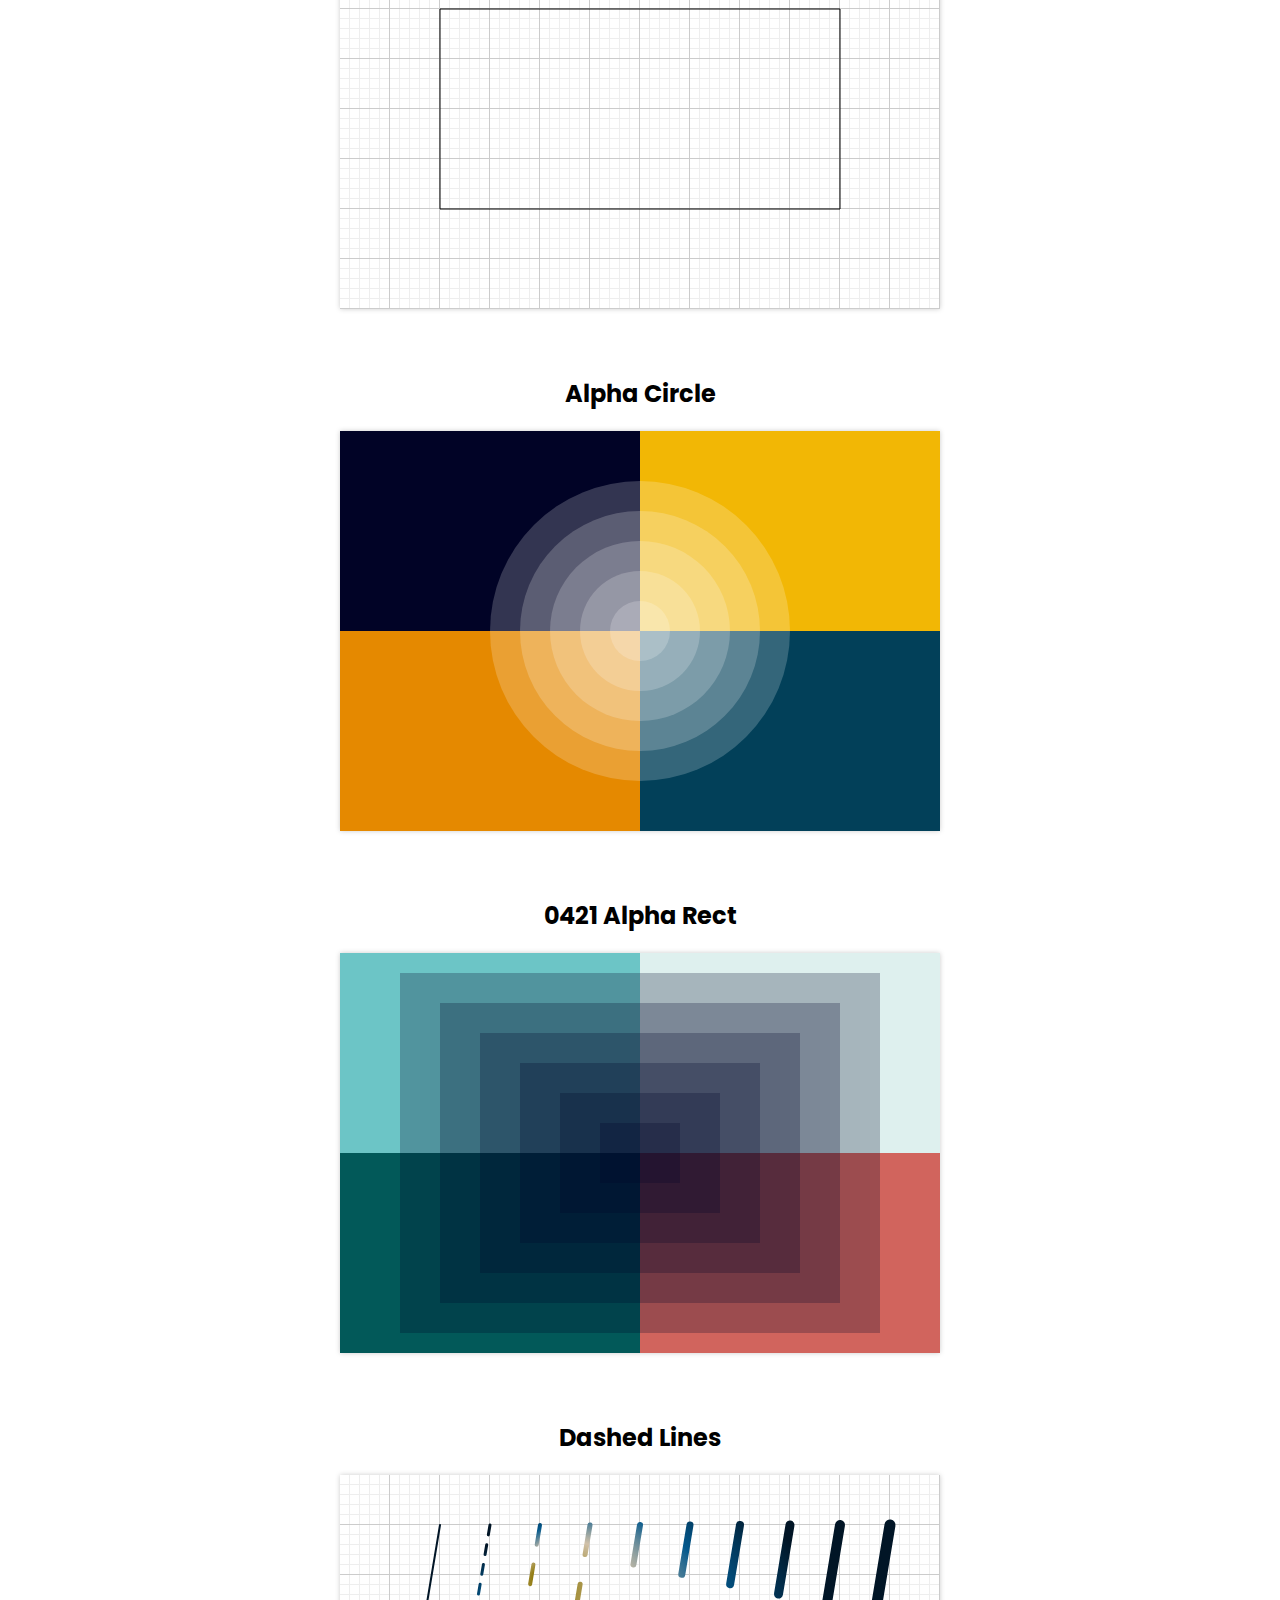
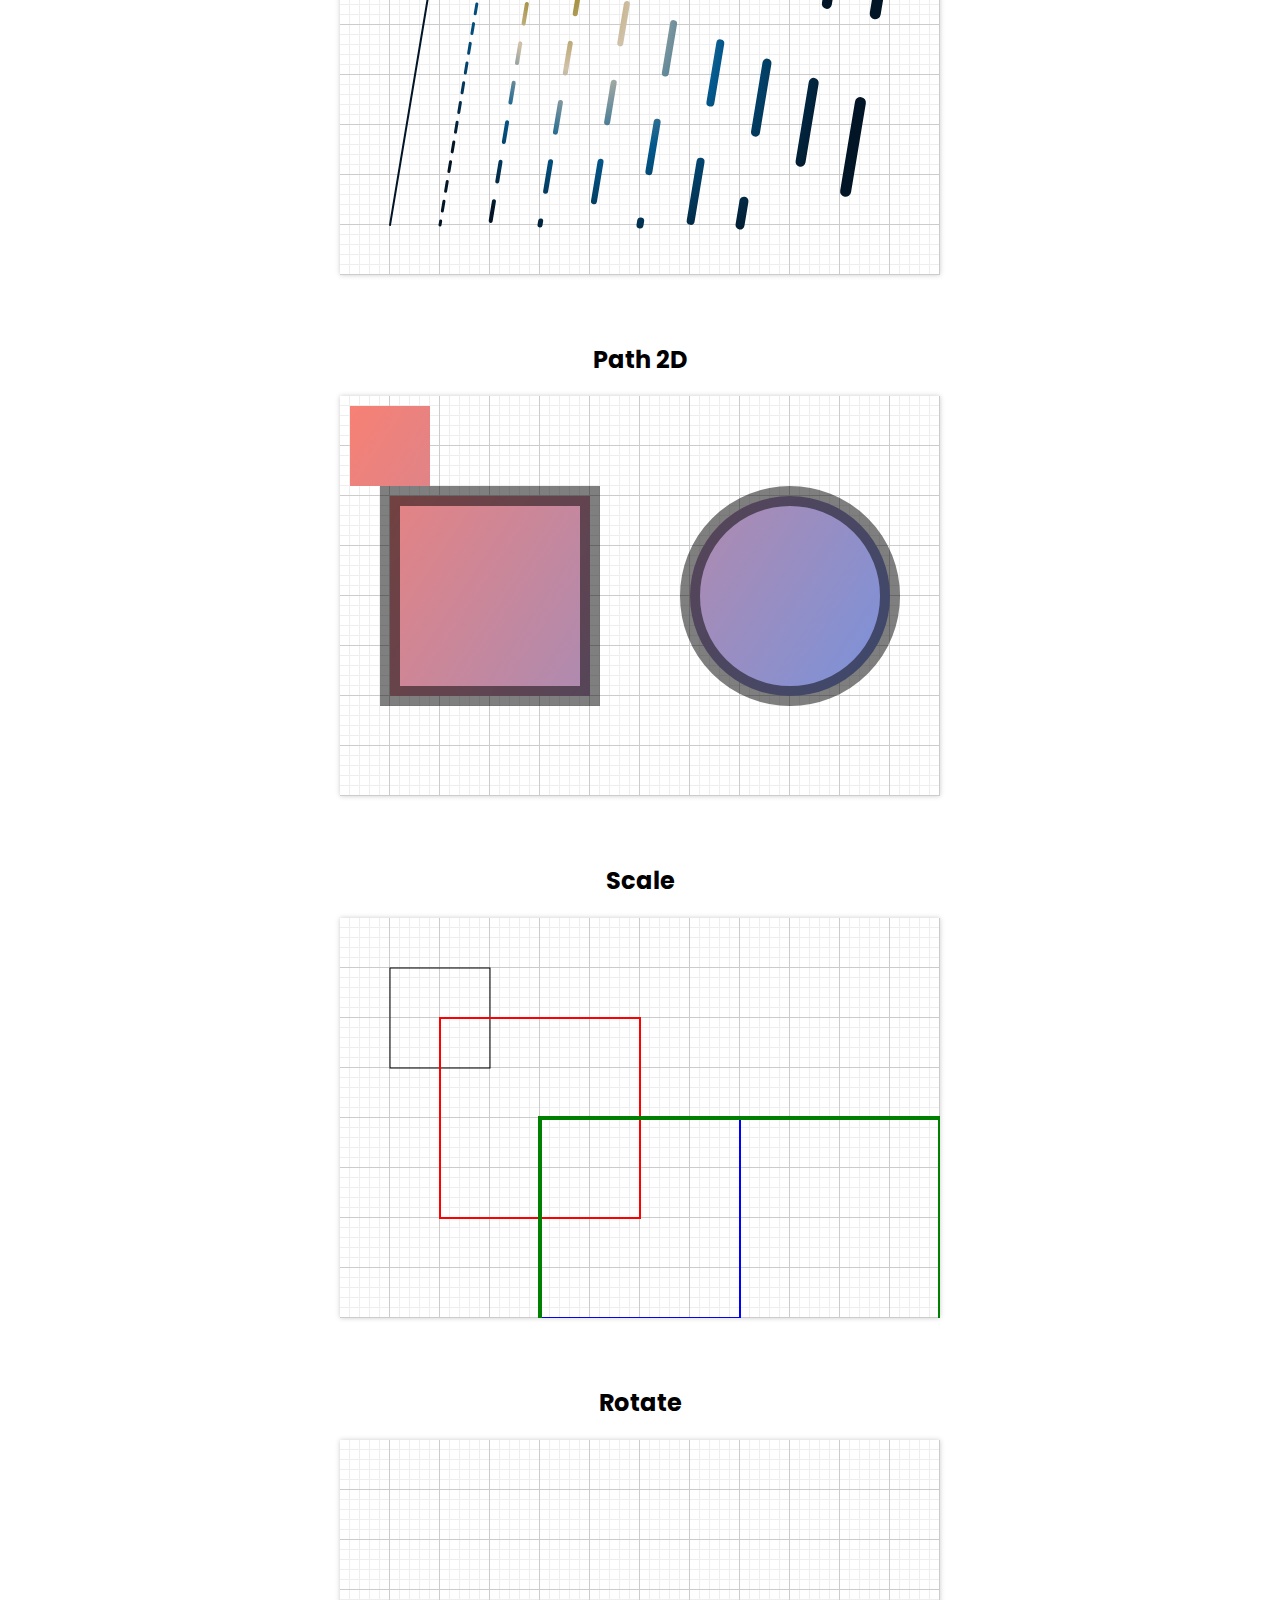
==== commit 6fecda64: "Add files via upload" ====
--- a/Canvas.html
+++ b/Canvas.html
@@ -6,6 +6,9 @@
     <meta name="viewport" content="width=device-width, initial-scale=1.0">
     <title>Canvas</title>
     <link rel="stylesheet" href="css/Canvas.css">
+    <link rel="preconnect" href="https://fonts.googleapis.com">
+    <link rel="preconnect" href="https://fonts.gstatic.com" crossorigin>
+    <link href="https://fonts.googleapis.com/css2?family=Poppins:wght@600&display=swap" rel="stylesheet">
     
 </head>
 <body>
@@ -14,6 +17,7 @@
     <img src="images/smile3.png" alt="" id="img1">
     <img src="images/cb62dd42-fbc0-40d7-84e2-e8de37722678.jpeg" alt="" id="img2">
     <section>
+    <img src="images/wave.jpg" alt="" id="img3">
         <h2>canvas</h2>
         <canvas width="600" height="400"></canvas>
     </section>
@@ -230,7 +234,30 @@
         <h2>ImageData 6</h2>
         <canvas id="canvas53" width="600" height="400"></canvas>
     </section>
+    <section>
+        <h2>Move Rect</h2>
+        <canvas id="canvas54" width="600" height="400"></canvas>
+    </section>
+    <section>
+        <h2>Blur Circle</h2>
+        <canvas id="canvas55" width="600" height="400"></canvas>
+    </section>
+    <section>
+        <h2>Rotate Rect</h2>
+        <canvas id="canvas56" width="600" height="400"></canvas>
+    </section>
+    <section>
+        <h2>0428 Rotate Circle</h2>
+        <canvas id="canvas57" width="600" height="400"></canvas>
+        <!-- 가운데 원A, 원A를 회전하는 원B -->
+    </section>
+    <section>
+        <h2>jcanvas</h2>
+        <canvas id="canvas58" width="600" height="400"></canvas>
+    </section>
 
+    <script src="js/jquery-3.6.4.min.js"></script>
+    <script src="js/jcanvas.min.js"></script>
     <script src="js/canvas.js"></script>
 </body>
 </html>--- a/css/Canvas.css
+++ b/css/Canvas.css
@@ -1,5 +1,6 @@
 body{
     text-align: center;
+    font-family: 'Poppins', sans-serif;
 }
 
 section{
@@ -23,4 +24,5 @@
 
 img{
     display: none;
-}+}
+
